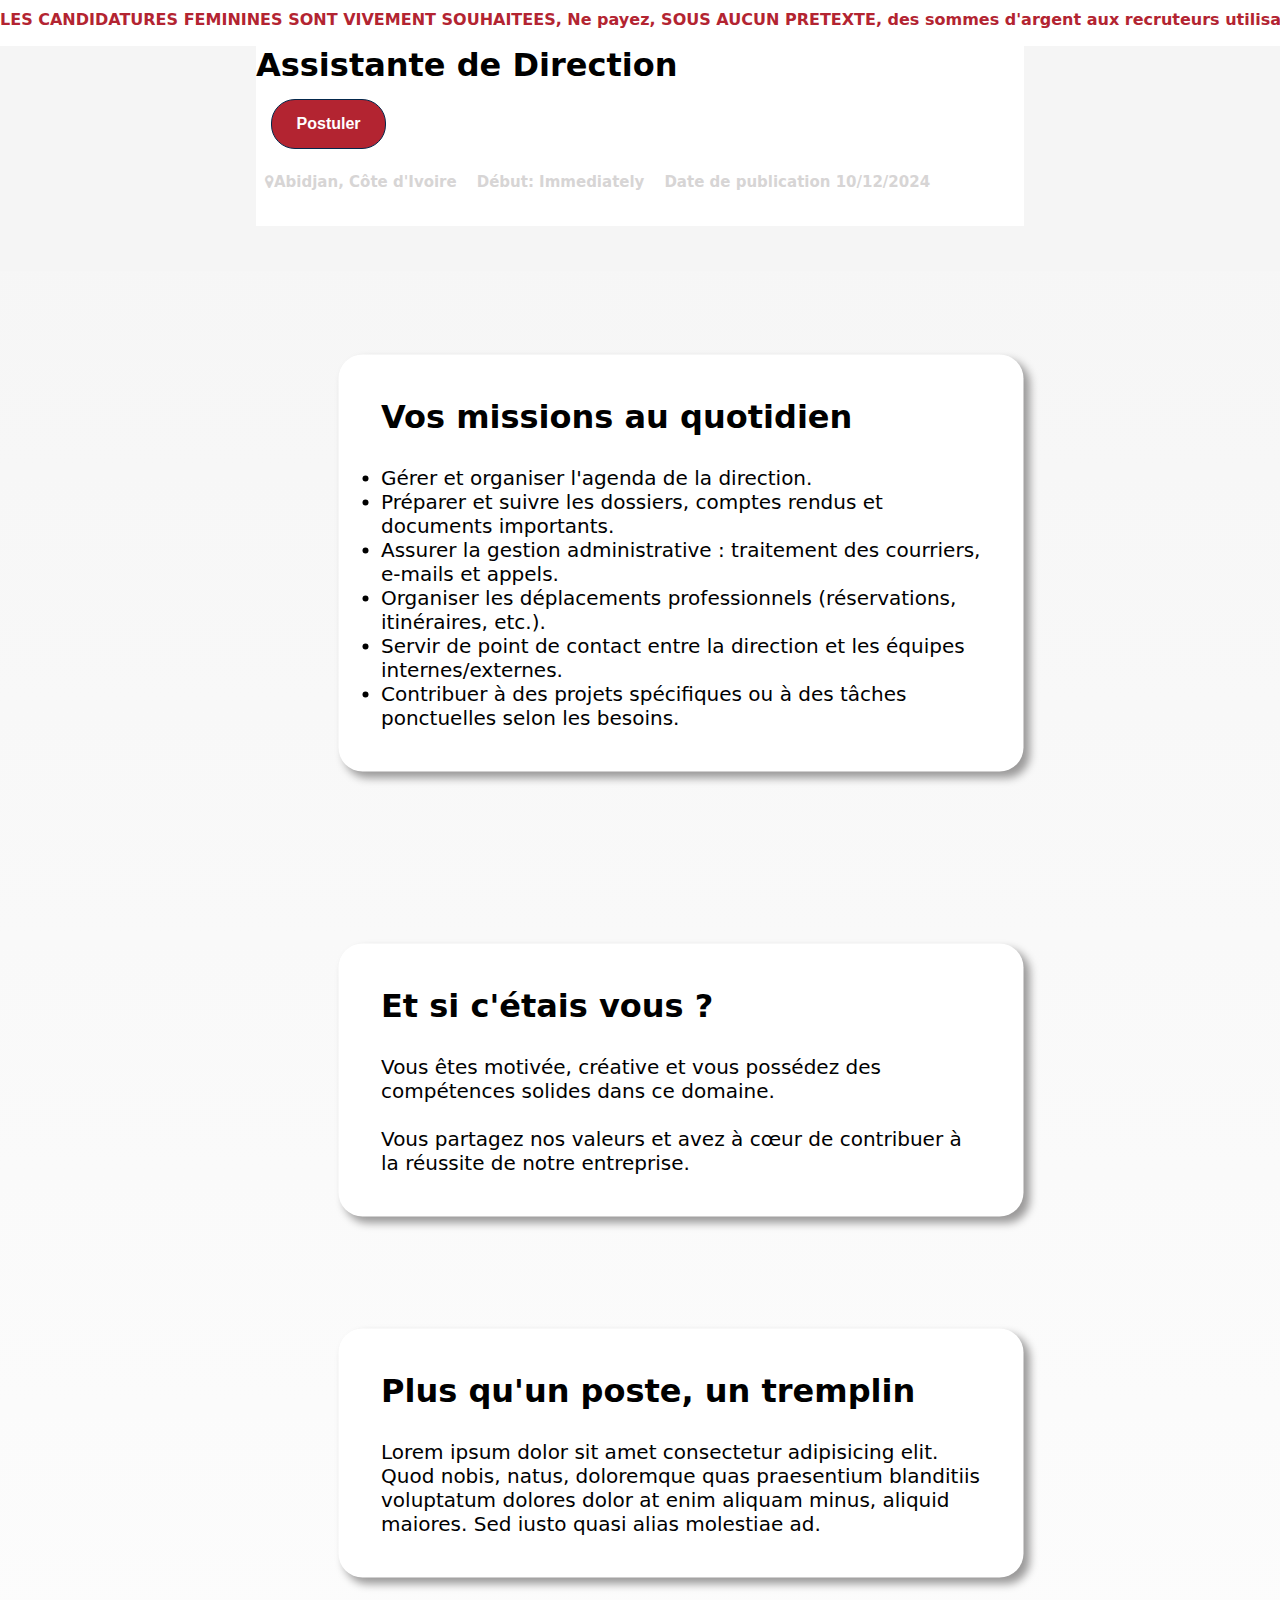
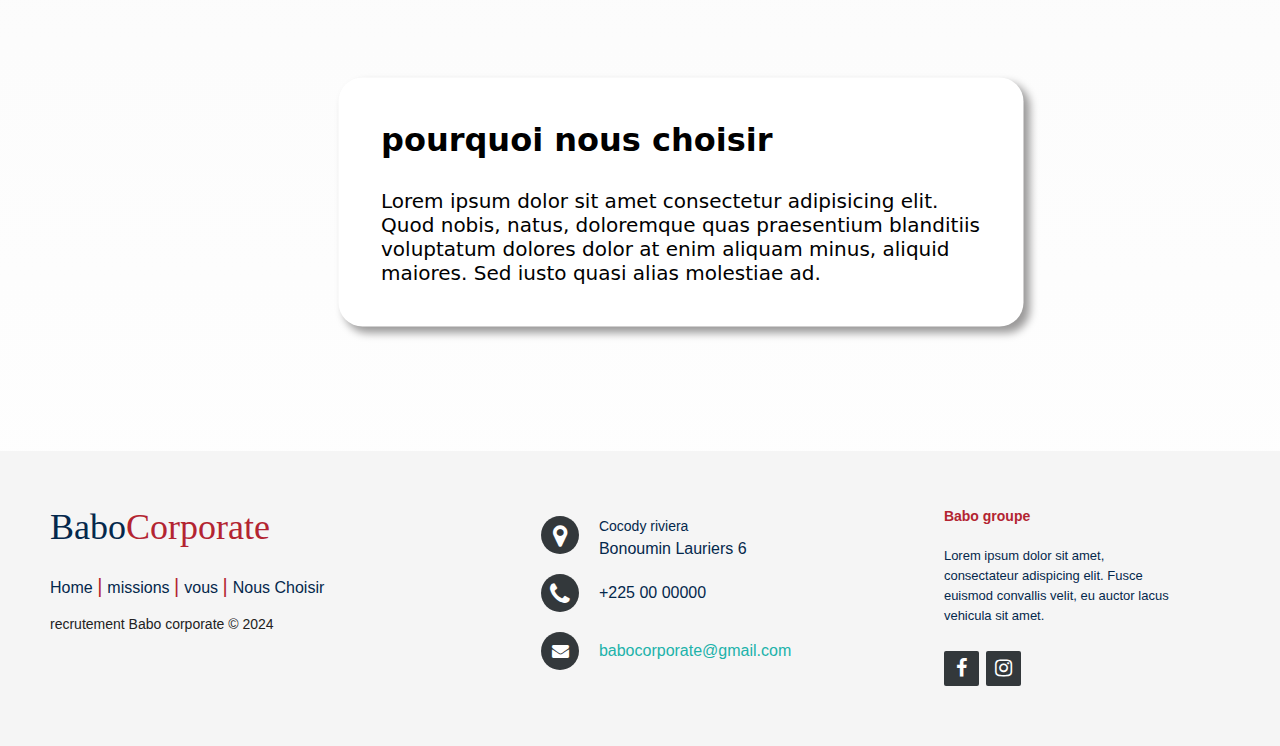
==== recrutement_2024.html @ 7d9145a4 "page de recrutement babo group" ====
<!DOCTYPE html>
<html lang="fr">
<head>
    <meta charset="UTF-8">
    <meta name="viewport" content="width=device-width, initial-scale=1.0">
    <meta http-equiv="X-UA-Compatible" content="ie=edge">
    <meta name="Description" content="Recrutement 2024 Babo Corporate" />
    <meta property="og:title" content="Nous recrutons " />
    <meta property="og:description" content="Réjoignez la grande équipe Babo Group" />
    <meta property="og:type" content="website" />
    <meta property="og:url" content="http://volontariat.sdis59.fr/" />
    <meta property="og:image" content="http://volontariat.sdis59.fr/img/logo_sdis_nord.png" />
    <link rel="icon" type="image/png" href="img/BABO_CORPORATpng.png">
    <!--police Roboto-->
    <link rel="stylesheet" href="https://fonts.googleapis.com/css2?family=Roboto:wght@400;500;600;700;900&display=swap">
    <!-- Style par défaut -->
    <link rel="stylesheet" href="style.css">
    <!--Font awesome-->
    <link rel="stylesheet" href="https://cdnjs.cloudflare.com/ajax/libs/font-awesome/4.7.0/css/font-awesome.min.css">
    <title>Récrutement Assistante de Direction Babo Groupe S.A.R.L</title>
</head>
<body>
    <header>
            <div class="head_1">
                <span>LES CANDIDATURES FEMININES SONT VIVEMENT SOUHAITEES, Ne payez, SOUS AUCUN PRETEXTE, des sommes d'argent aux recruteurs utilisant notre plateforme</span>
            </div>
            <div class="head_2">
                <div class="head_3">
                    <h1>Assistante de Direction</h1>
                    <button><a href="https://bit.ly/Recrt_BabooGroup_AssitDiret" target="_blank">Postuler</a></button>
                    <section><h2>
                        <ul>
                            <li><i class="fa fa-map-marker"></i>Abidjan, Côte d'Ivoire</li>
                            <li>Début: Immediately</li>
                            <li>Date de publication 10/12/2024</li>

                        </ul></h2>
                    </section>
                </div>

            </div>
    </header>

    <div class="zone_1">

        <div class="contenu_1" id="missions">
            <h2>Vos missions au quotidien</h2>
            <ul>
                <li>Gérer et organiser l'agenda de la direction.</li>
                <li>Préparer et suivre les dossiers, comptes rendus et documents importants.</li>
                <li>Assurer la gestion administrative : traitement des courriers, e-mails et appels.</li>
                <li>Organiser les déplacements professionnels (réservations, itinéraires, etc.).</li>
                <li>Servir de point de contact entre la direction et les équipes internes/externes.</li>
                <li>Contribuer à des projets spécifiques ou à des tâches ponctuelles selon les besoins.</li>
            </ul>
        </div>

        <div class="contenu_1" id="vous">
            <h2>Et si c'étais vous ?</h2>
            <p>Vous êtes motivée, créative et vous possédez des compétences solides dans ce domaine.
            <br><br>Vous partagez nos valeurs et avez à cœur de contribuer à la réussite de notre entreprise.</p>
        </div>

        <div class="contenu_1" id="">
            <h2>Plus qu'un poste, un tremplin</h2>
            <p>Lorem ipsum dolor sit amet consectetur adipisicing elit. Quod nobis, natus, doloremque quas praesentium blanditiis voluptatum dolores dolor at enim aliquam minus, aliquid maiores. Sed iusto quasi alias molestiae ad.</p>
        </div>

        <div class="contenu_1">
            <h2>pourquoi nous choisir</h2>
            <p>Lorem ipsum dolor sit amet consectetur adipisicing elit. Quod nobis, natus, doloremque quas praesentium blanditiis voluptatum dolores dolor at enim aliquam minus, aliquid maiores. Sed iusto quasi alias molestiae ad.</p>
        </div>

    </div>
    <!-- <header id="header">
        <nav class="links" style="--items: 5;">
            <a href="#">Vos missions</a>
            <a href="#">Pourquoi vous</a>
            <a href="#">Plus qu'un poste, un tremplin</a>
            <a href="#">Pourquoi nous choisir</a>
            <span class="line"></span>
        </nav>
    </header>
    
    <div class="content">
        <div class="CTA_1">

        </div>
    </div>

    <div class="content">
        <strong>Pros</strong>
        <ul>
            <li>It's pure CSS.</li>
        </ul>
        <strong>Cons</strong>
        <ul>
            <li>It's pure CSS.</li>
            <li>All links need to have a consistent dimensions for this to work</li>
            <li>You have to set everything up yourself in terms of telling the nav how many items there are and where the <code>.line</code> should move to whenever one of the links gets hovered.</li>
    
        </ul>
        <strong>Notes</strong>
        <ul>
            <li>This uses Custom Properties, Calc, and Grid.</li>
            <li>While I couldn't find an easier way to make the line work with unevenly sized links, I tried my best to compensate for it by including the <code>--width</code> and <code>--left</code> custom properties, both of which would take priority over the current setup should either be defined.</li>
        </ul>
    </div>

    <div class="content">
        <strong>Pros</strong>
        <ul>
            <li>It's pure CSS.</li>
        </ul>
        <strong>Cons</strong>
        <ul>
            <li>It's pure CSS.</li>
            <li>All links need to have a consistent dimensions for this to work</li>
            <li>You have to set everything up yourself in terms of telling the nav how many items there are and where the <code>.line</code> should move to whenever one of the links gets hovered.</li>
    
        </ul>
        <strong>Notes</strong>
        <ul>
            <li>This uses Custom Properties, Calc, and Grid.</li>
            <li>While I couldn't find an easier way to make the line work with unevenly sized links, I tried my best to compensate for it by including the <code>--width</code> and <code>--left</code> custom properties, both of which would take priority over the current setup should either be defined.</li>
        </ul>
    </div> -->

    <footer class="footer-distributed">

        <div class="footer-left">
    
            <h3>Babo<span>Corporate</span></h3>
    
            <p class="footer-links">
                <a href="#" class="link-1">Home</a>
                
                <a href="#">missions</a>
            
                <a href="#">vous</a>
            
                <a href="#">Nous Choisir</a>
            </p>
    
            <p class="footer-company-name">recrutement Babo corporate © 2024</p>
        </div>
    
        <div class="footer-center">
    
            <div>
                <i class="fa fa-map-marker"></i>
                <p><span>Cocody riviera</span>  Bonoumin Lauriers 6</p>
            </div>
    
            <div>
                <i class="fa fa-phone"></i>
                <p>+225 00 00000</p>
            </div>
    
            <div>
                <i class="fa fa-envelope"></i>
                <p><a href="mailto:babocorporate@gmail.com">babocorporate@gmail.com</a></p>
            </div>
    
        </div>
    
        <div class="footer-right">
    
            <p class="footer-company-about">
                <span>Babo groupe</span>
                Lorem ipsum dolor sit amet, consectateur adispicing elit. Fusce euismod convallis velit, eu auctor lacus vehicula sit amet.
            </p>
    
            <div class="footer-icons">
                <a href="#"><i class="fa fa-facebook"></i></a>
                <a href="#"><i class="fa fa-instagram"></i></a>
            </div>
    
        </div>
    
    </footer>
</body>

</html>
---- style.css ----
@import url('https://fonts.googleapis.com/css?family=Inconsolata|Lato:300,400,700');


*{
	margin: 0;
	padding: 0;
}
html, body { min-height: 100%; }

body {
	background-image: linear-gradient(to bottom, #f5f5f5, transparent);
	font-family: system-ui, -apple-system, BlinkMacSystemFont, 'Segoe UI', Roboto, Oxygen, Ubuntu, Cantarell, 'Open Sans', 'Helvetica Neue', sans-serif;
	font-size: 62.5%;
}

header{
	position: relative;
	z-index: 5;
}

a {
	color: inherit;
	text-decoration: none;
  }
  
  a:hover,
  a:visited,
  a:link,
  a:active {
	color: inherit;
	text-decoration: none;
  }
/*Partie_1 En-tête*/

.head_1{
	position:relative;
	padding-top:10px;
	/* margin:0; */
	text-align: center;
	height: 4vh;
	width:auto;
	background-color: #ffffff;
	overflow: hidden;
	
}

.head_1 span{
	color:#B32431;
	font-weight: bold;
	font-size:medium;
	display: inline-block;
	white-space: nowrap;
	animation: scroll 20s linear infinite;
}

@keyframes scroll {
	0% { transform: translateX(100%); }
	100% { transform: translateX(-100%); }
  }

.head_2{
	text-align: left;
	height: 25vh;
	width:auto;
	background-color: #f5f5f5;
	overflow: hidden;
}

.head_3{
	text-align: left;
	height: 20vh;
	width:auto;
	background-color: #ffffff;
	margin-left: 20%;
	margin-right: 20%;
}

.head_3 h1{
		font-weight: bold;
		font-size: xx-large;
}

.head_3 button{
	width: 15%;
    border-radius: 10px;
    /* padding: 10px 130px; */
    border: none;
    color: #ffffff;
    cursor: pointer;
    background-color: #B32431;
    padding-top: 16px;
    padding-bottom: 16px;
	margin:15px;
	padding: 15px;
    font-weight: bold;
    font-size: medium;
    border: 1px solid #04284C;
    border-radius: 24px;
    text-align: center;
}

.head_3 button:hover {
    background-color:#04284C;
 }

 section{
	height: 5vh;
	/* width:40%; */
	background-color: #ffffff;
	/* border-radius: 24px; */
	text-align: center;
	color:#d7d5d5;
	padding: 4px;
}
section ul {
	justify-content: left;
	display: flex;
	list-style-type:none;
	padding-left: 0;
}
section ul li{
	padding: 5px;
	margin-right: 10px;
}

/***********************************************/
/*=================Body Style========================*/
/*********************************************/
.zone_1{
	position:relative;
	left:20%;
	/* right:10%; */
	align-items: center;
	/* top:5%; */
	padding-top: 15%;
	width: 850px;
	height: auto;
	/* background-color: #f5f5f5; */
	justify-content: center;
	/* z-index: 1; */
	overflow: hidden;
	/* overflow: scroll; */
}

.contenu_1{
	margin-top:100px;
	position: relative;
    left: 50%;
	width: 600px;
	height: auto;
    transform: translate(-50%, -50%);
	background-color:#ffffff;
	border-radius: 24px;
	padding: 5%;
	box-shadow: 6px 6px 8px #9b9a9a;
}

.contenu_1 h2{
	font-weight: bold;
	font-size:xx-large;
	text-align: start;
}

.contenu_1 ul{
	padding-top: 5%;
	font-size: 20px;
	text-align: start;
}

.contenu_1 p{
	padding-top: 5%;
	font-size: 20px;
	text-align: start;
}


/*=========Style Footer pied de page========*/
/*=========================================*/

@import url(https://fonts.googleapis.com/css?family=Open+Sans:400,500,300,700);

.footer-distributed{
	/* position: fixed; */
	bottom: 0;
	left: 0;
	right: 0;
	background: #f5f5f5;
	box-shadow: 0 1px 1px 0 rgba(0, 0, 0, 0.12);
	box-sizing: border-box;
	width: 100%;
	text-align: left;
	font: bold 16px sans-serif;
	padding: 55px 50px;
}

.footer-distributed .footer-left,
.footer-distributed .footer-center,
.footer-distributed .footer-right{
	display: inline-block;
	vertical-align: top;
}

/* Footer left */

.footer-distributed .footer-left{
	width: 40%;
}

/* The company logo */

.footer-distributed h3{
	color:  #04284c;
	font: normal 36px 'Open Sans', cursive;
	margin: 0;
}

.footer-distributed h3 span{
	color:  #B32431;
}

/* Footer links */

.footer-distributed .footer-links{
	color:  #04284C;
	margin: 20px 0 12px;
	padding: 0;
}

.footer-distributed .footer-links a{
	display:inline-block;
	line-height: 1.8;
  font-weight:400;
	text-decoration: none;
	color:  inherit;
}

.footer-distributed .footer-company-name{
	color:  #222;
	font-size: 14px;
	font-weight: normal;
	margin: 0;
}

/* Footer Center */

.footer-distributed .footer-center{
	width: 35%;
}

.footer-distributed .footer-center i{
	background-color:  #33383b;
	color: #ffffff;
	font-size: 25px;
	width: 38px;
	height: 38px;
	border-radius: 50%;
	text-align: center;
	line-height: 42px;
	margin: 10px 15px;
	vertical-align: middle;
}

.footer-distributed .footer-center i.fa-envelope{
	font-size: 17px;
	line-height: 38px;
}

.footer-distributed .footer-center p{
	display: inline-block;
	color:#04284c;
  font-weight:400;
	vertical-align: middle;
	margin:0;
}

.footer-distributed .footer-center p span{
	display:block;
	font-weight: normal;
	font-size:14px;
	line-height:2;
}

.footer-distributed .footer-center p a{
	color:  lightseagreen;
	text-decoration: none;;
}

.footer-distributed .footer-links a:before {
  content: "|";
  font-weight:300;
  font-size: 20px;
  left: 0;
  color: #B32431;
  display: inline-block;
  padding-right: 5px;
}

.footer-distributed .footer-links .link-1:before {
  content: none;
}

/* Footer Right */

.footer-distributed .footer-right{
	width: 20%;
}

.footer-distributed .footer-company-about{
	line-height: 20px;
	color:  #04284c;
	font-size: 13px;
	font-weight: normal;
	margin: 0;
}

.footer-distributed .footer-company-about span{
	display: block;
	color:  #B32431;
	font-size: 14px;
	font-weight: bold;
	margin-bottom: 20px;
}

.footer-distributed .footer-icons{
	margin-top: 25px;
}

.footer-distributed .footer-icons a{
	display: inline-block;
	width: 35px;
	height: 35px;
	cursor: pointer;
	background-color:  #33383b;
	border-radius: 2px;

	font-size: 20px;
	color: #ffffff;
	text-align: center;
	line-height: 35px;

	margin-right: 3px;
	margin-bottom: 5px;
}

/* If you don't want the footer to be responsive, remove these media queries */

@media (max-width: 880px) {

	.footer-distributed{
		font: bold 14px sans-serif;
	}

	.footer-distributed .footer-left,
	.footer-distributed .footer-center,
	.footer-distributed .footer-right{
		display: block;
		width: 100%;
		margin-bottom: 40px;
		text-align: center;
	}

	.footer-distributed .footer-center i{
		margin-left: 0;
	}

}
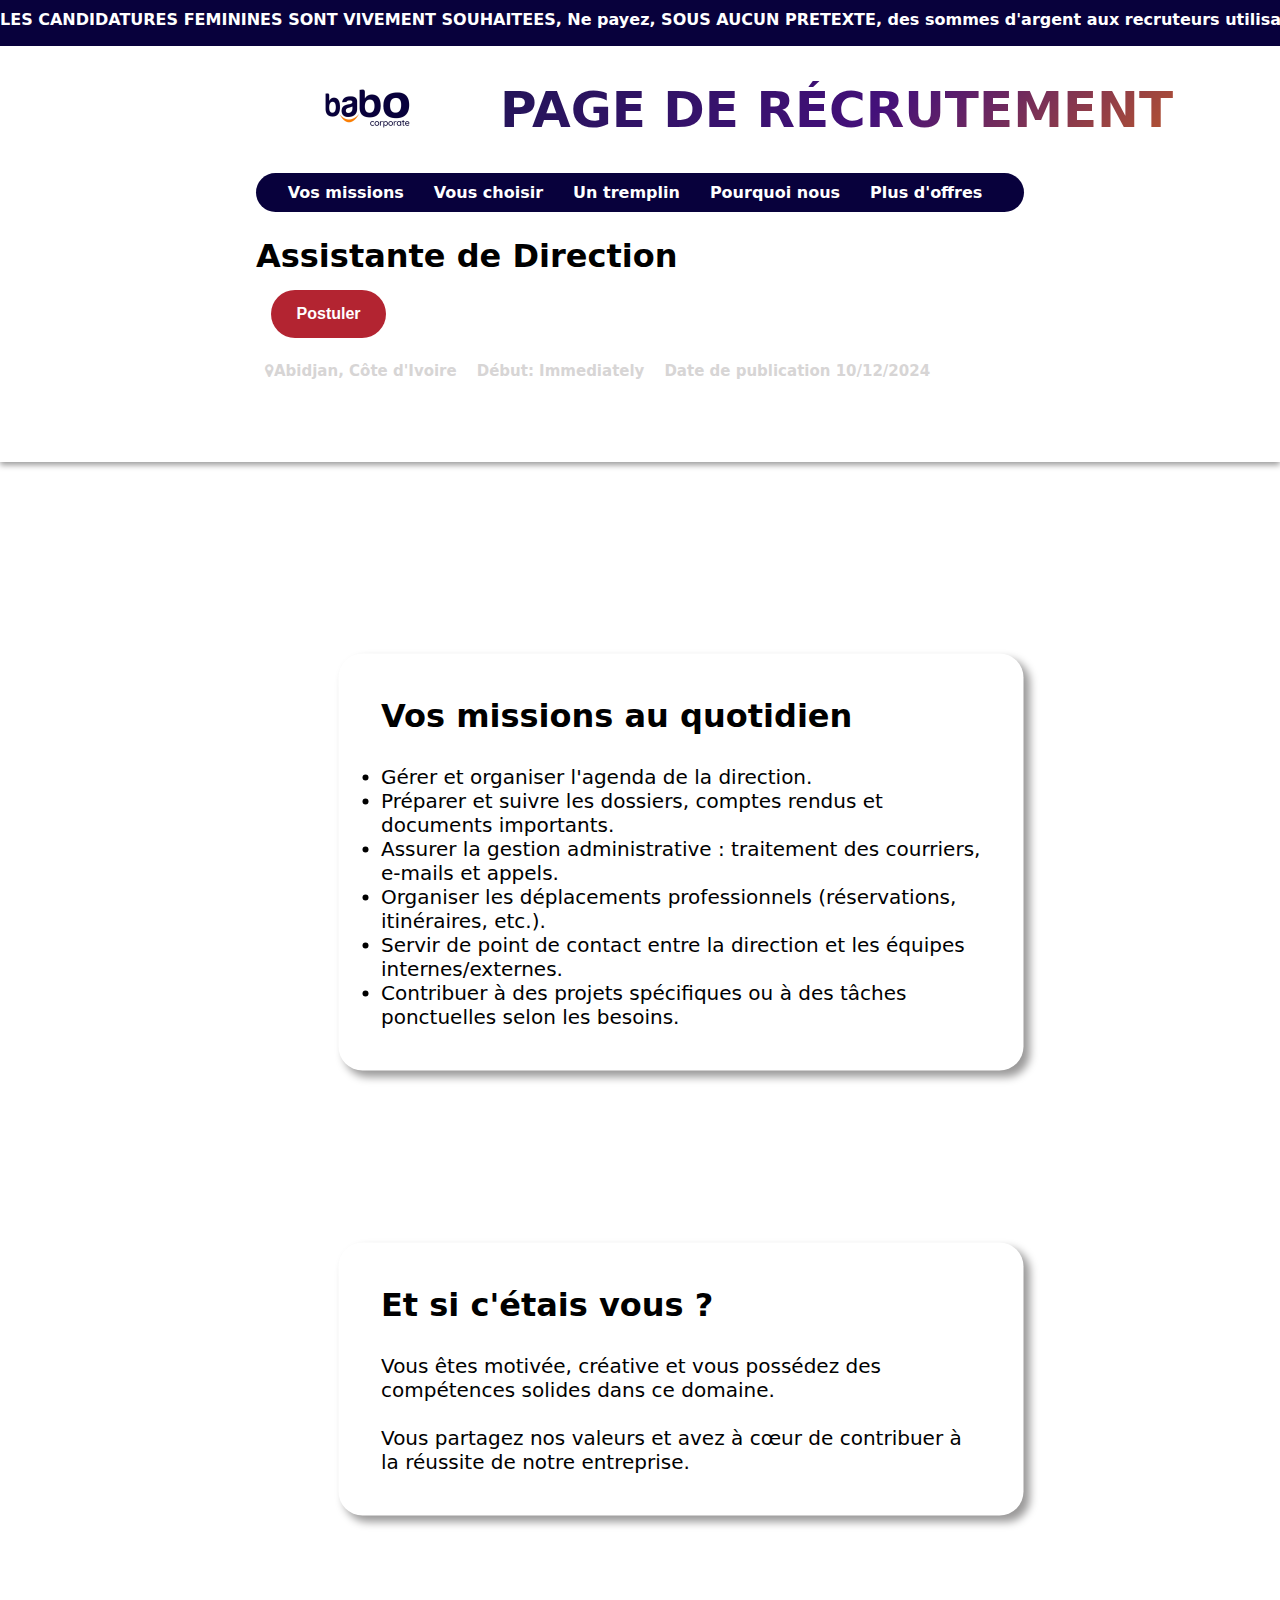
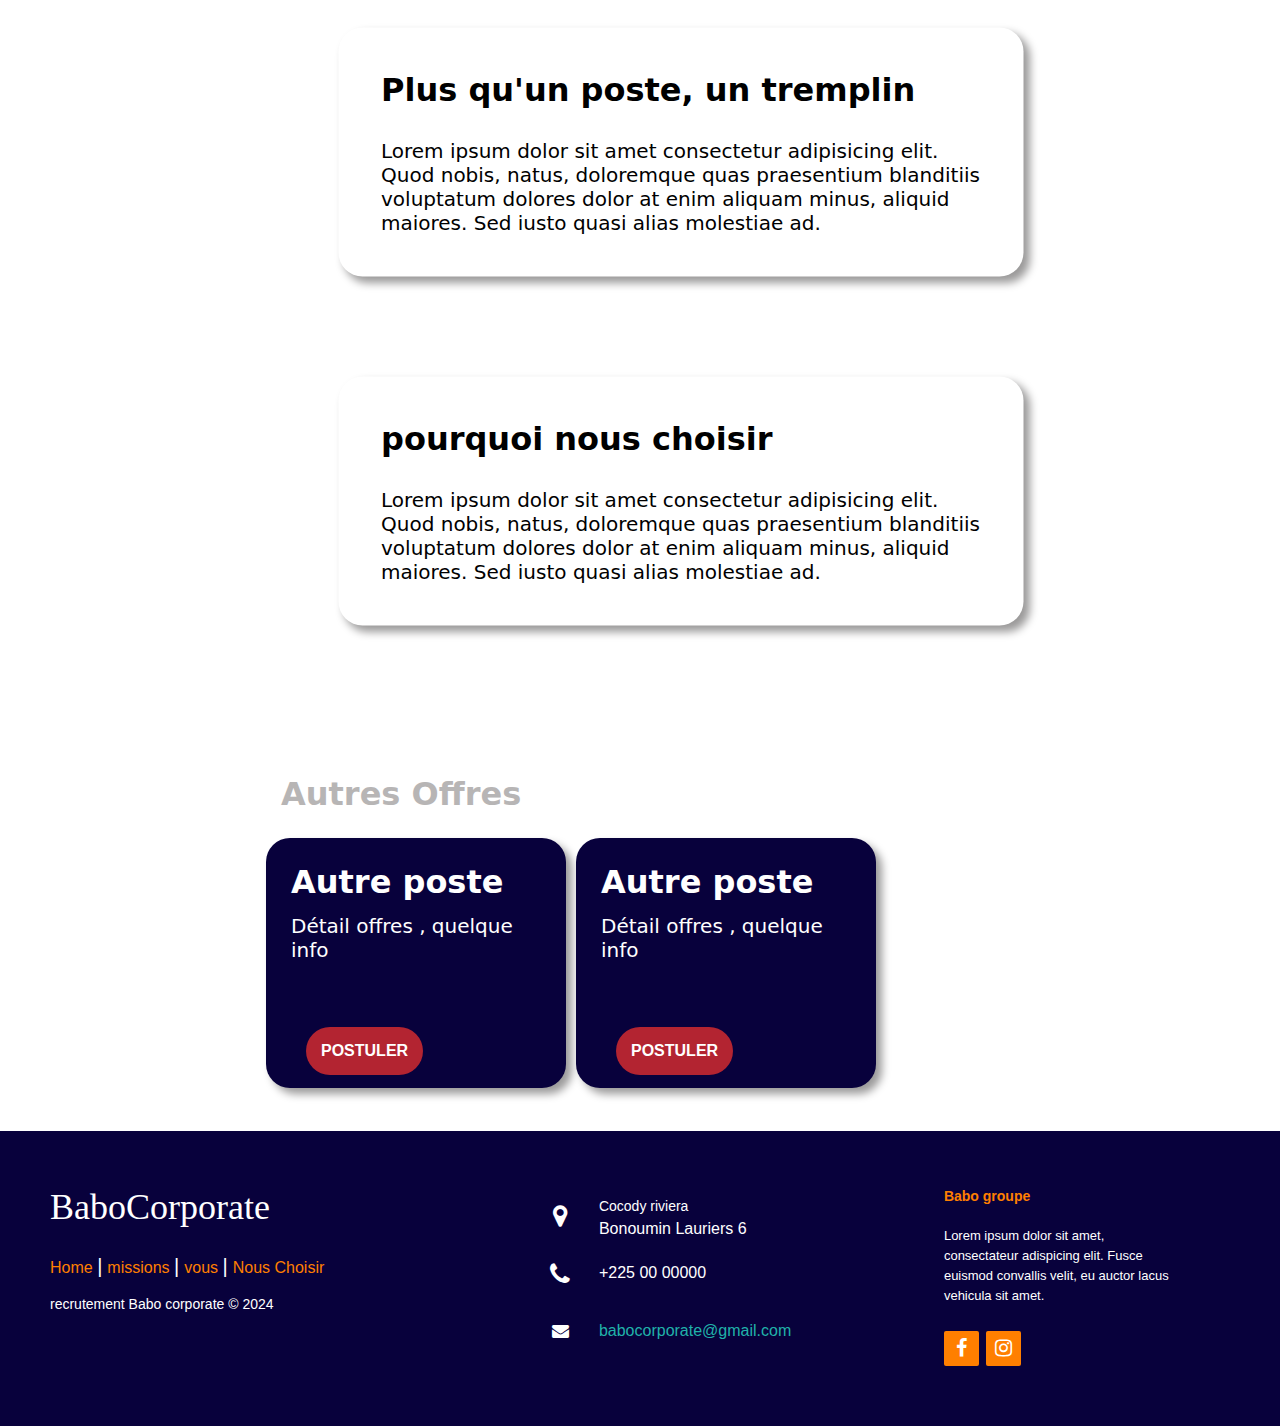
==== commit 10ecaa94: "page de recrutement" ====
--- a/recrutement_2024.html
+++ b/recrutement_2024.html
@@ -20,10 +20,29 @@
     <title>Récrutement Assistante de Direction Babo Groupe S.A.R.L</title>
 </head>
 <body>
-    <header>
+    <header >
             <div class="head_1">
                 <span>LES CANDIDATURES FEMININES SONT VIVEMENT SOUHAITEES, Ne payez, SOUS AUCUN PRETEXTE, des sommes d'argent aux recruteurs utilisant notre plateforme</span>
             </div>
+            <div class="titre">
+                <div class="logoBabo">
+                    <a href="#">
+                        <img src="img/BABO_CORPORATpng.png" alt="logo">
+                    </a>
+                </div>
+                <div>
+                    <h1 class="texte_animation">Page de récrutement</h1>
+                </div>
+            </div>
+            <nav>
+                <ul>
+                    <li><a href="#missions">Vos missions</a> </li>
+                    <li><a href="#vous">Vous choisir</a></li>
+                    <li><a href="#Offres">Un tremplin</a></li>
+                    <li><a href="#Nous">Pourquoi nous</a></li>
+                    <li><a href="#plus">Plus d'offres</a></li>
+                </ul>
+            </nav>
             <div class="head_2">
                 <div class="head_3">
                     <h1>Assistante de Direction</h1>
@@ -33,7 +52,6 @@
                             <li><i class="fa fa-map-marker"></i>Abidjan, Côte d'Ivoire</li>
                             <li>Début: Immediately</li>
                             <li>Date de publication 10/12/2024</li>
-
                         </ul></h2>
                     </section>
                 </div>
@@ -61,71 +79,34 @@
             <br><br>Vous partagez nos valeurs et avez à cœur de contribuer à la réussite de notre entreprise.</p>
         </div>
 
-        <div class="contenu_1" id="">
+        <div class="contenu_1" id="Offres">
             <h2>Plus qu'un poste, un tremplin</h2>
             <p>Lorem ipsum dolor sit amet consectetur adipisicing elit. Quod nobis, natus, doloremque quas praesentium blanditiis voluptatum dolores dolor at enim aliquam minus, aliquid maiores. Sed iusto quasi alias molestiae ad.</p>
         </div>
 
-        <div class="contenu_1">
+        <div class="contenu_1" id="Nous">
             <h2>pourquoi nous choisir</h2>
             <p>Lorem ipsum dolor sit amet consectetur adipisicing elit. Quod nobis, natus, doloremque quas praesentium blanditiis voluptatum dolores dolor at enim aliquam minus, aliquid maiores. Sed iusto quasi alias molestiae ad.</p>
         </div>
-
-    </div>
-    <!-- <header id="header">
-        <nav class="links" style="--items: 5;">
-            <a href="#">Vos missions</a>
-            <a href="#">Pourquoi vous</a>
-            <a href="#">Plus qu'un poste, un tremplin</a>
-            <a href="#">Pourquoi nous choisir</a>
-            <span class="line"></span>
-        </nav>
-    </header>
-    
-    <div class="content">
-        <div class="CTA_1">
-
+        <h2 style="font-size:xx-large;padding: 25px;color:#b7b5b5">Autres Offres </h2>
+        <div class="contenu_2"id="plus">
+            <div class="Box_Offre">
+                <h2>Autre poste</h2>
+                <p>Détail offres , quelque info</p>
+                <button>POSTULER</button>
+            </div>
+            <div class="Box_Offre">
+                <h2>Autre poste</h2>
+                <p>Détail offres , quelque info</p>
+                <button>POSTULER</button>
+            </div>
+            <!-- <div class="Box_Offre">
+                <h2>Autre poste</h2>
+                <p>Détail offres , quelque info</p>
+                <button>POSTULER</button>
+            </div> -->
         </div>
     </div>
-
-    <div class="content">
-        <strong>Pros</strong>
-        <ul>
-            <li>It's pure CSS.</li>
-        </ul>
-        <strong>Cons</strong>
-        <ul>
-            <li>It's pure CSS.</li>
-            <li>All links need to have a consistent dimensions for this to work</li>
-            <li>You have to set everything up yourself in terms of telling the nav how many items there are and where the <code>.line</code> should move to whenever one of the links gets hovered.</li>
-    
-        </ul>
-        <strong>Notes</strong>
-        <ul>
-            <li>This uses Custom Properties, Calc, and Grid.</li>
-            <li>While I couldn't find an easier way to make the line work with unevenly sized links, I tried my best to compensate for it by including the <code>--width</code> and <code>--left</code> custom properties, both of which would take priority over the current setup should either be defined.</li>
-        </ul>
-    </div>
-
-    <div class="content">
-        <strong>Pros</strong>
-        <ul>
-            <li>It's pure CSS.</li>
-        </ul>
-        <strong>Cons</strong>
-        <ul>
-            <li>It's pure CSS.</li>
-            <li>All links need to have a consistent dimensions for this to work</li>
-            <li>You have to set everything up yourself in terms of telling the nav how many items there are and where the <code>.line</code> should move to whenever one of the links gets hovered.</li>
-    
-        </ul>
-        <strong>Notes</strong>
-        <ul>
-            <li>This uses Custom Properties, Calc, and Grid.</li>
-            <li>While I couldn't find an easier way to make the line work with unevenly sized links, I tried my best to compensate for it by including the <code>--width</code> and <code>--left</code> custom properties, both of which would take priority over the current setup should either be defined.</li>
-        </ul>
-    </div> -->
-
     <footer class="footer-distributed">
 
         <div class="footer-left">
--- a/style.css
+++ b/style.css
@@ -8,7 +8,7 @@
 html, body { min-height: 100%; }
 
 body {
-	background-image: linear-gradient(to bottom, #f5f5f5, transparent);
+	background-image: linear-gradient(to bottom, #ffffff, transparent);
 	font-family: system-ui, -apple-system, BlinkMacSystemFont, 'Segoe UI', Roboto, Oxygen, Ubuntu, Cantarell, 'Open Sans', 'Helvetica Neue', sans-serif;
 	font-size: 62.5%;
 }
@@ -16,6 +16,8 @@
 header{
 	position: relative;
 	z-index: 5;
+	box-shadow: 0px 3px 6px #9b9a9a;
+	width: 100%;
 }
 
 a {
@@ -32,6 +34,81 @@
   }
 /*Partie_1 En-tête*/
 
+.texte_animation{
+		text-transform: uppercase;
+		background-image: linear-gradient(
+		-225deg,
+		#231557 0%,
+		#44107a 29%,
+		#ff7f00 67%,
+		#ff7f00 100%
+		);
+		background-size: auto auto;
+		background-clip: border-box;
+		background-size: 200% auto;
+		color: #fff;
+		background-clip: text;
+		/* text-fill-color: transparent; */
+		-webkit-background-clip: text;
+		-webkit-text-fill-color: transparent;
+		animation: textclip 2s linear infinite;
+		display: inline-block;
+		font-size: 50px;
+	}
+	@keyframes textclip {
+		to {
+		background-position: 200% center;
+		}
+}
+.titre{
+	background-color: #ffffff;
+	display: flex;
+	align-items: center;
+}
+.logoBabo img{
+	width: 25%;
+	/* background-color: #04284c; */
+	margin-left: 61%;
+}
+nav{
+	/* align-items: center; */
+	/* height: 8vh; */
+	width:auto;
+	background-color: #08013c;
+	margin-left: 20%;
+	margin-right: 20%;
+	display: flex;
+	justify-content: center;
+	border-radius: 24px;
+	
+}
+/* nav img{
+	width: 50px;
+} */
+
+nav ul {
+	/* justify-content: left; */
+	display: flex;
+	list-style-type:none;
+	/* padding-left: 0; */
+}
+nav ul li{
+	padding: 10px;
+	margin-right: 10px;
+	/* background-color: #ff7f00; */
+	font-weight: bold;
+	font-size: medium;
+	color:#ffffff;
+	/* border-radius: 24px;
+	opacity:10%; */
+}
+
+nav ul li:hover{
+	background-color: #ff7f00;
+}
+
+
+
 .head_1{
 	position:relative;
 	padding-top:10px;
@@ -39,13 +116,13 @@
 	text-align: center;
 	height: 4vh;
 	width:auto;
-	background-color: #ffffff;
+	background-color: #08013c;
 	overflow: hidden;
 	
 }
 
 .head_1 span{
-	color:#B32431;
+	color:#ffffff;
 	font-weight: bold;
 	font-size:medium;
 	display: inline-block;
@@ -59,10 +136,11 @@
   }
 
 .head_2{
+	padding-top: 25px;
 	text-align: left;
 	height: 25vh;
 	width:auto;
-	background-color: #f5f5f5;
+	background-color: #ffffff;
 	overflow: hidden;
 }
 
@@ -73,6 +151,7 @@
 	background-color: #ffffff;
 	margin-left: 20%;
 	margin-right: 20%;
+	/* position:fixed; */
 }
 
 .head_3 h1{
@@ -82,6 +161,97 @@
 
 .head_3 button{
 	width: 15%;
+    /* padding: 10px 130px; */
+    border: none;
+    color: #ffffff;
+    cursor: pointer;
+    background-color: #B32431;
+    padding-top: 16px;
+    padding-bottom: 16px;
+	margin:15px;
+	padding: 15px;
+    font-weight: bold;
+    font-size: medium;
+    border-radius: 24px;
+    text-align: center;
+}
+
+.head_3 button:hover {
+    background-color:#ff7f00;
+ }
+
+ section{
+	height: 5vh;
+	/* width:40%; */
+	background-color: #ffffff;
+	/* border-radius: 24px; */
+	text-align: center;
+	color:#d7d5d5;
+	padding: 4px;
+}
+section ul {
+	justify-content: left;
+	display: flex;
+	list-style-type:none;
+	padding-left: 0;
+}
+section ul li{
+	padding: 5px;
+	margin-right: 10px;
+}
+
+/***********************************************/
+/*=================Body Style========================*/
+/*********************************************/
+.zone_1{
+	position:relative;
+	left:20%;
+	/* right:10%; */
+	align-items: center;
+	/* top:5%; */
+	padding-top: 300px;
+	width: 850px;
+	height: auto;
+	/* background-color: #f5f5f5; */
+	justify-content: center;
+	/* z-index: 1; */
+	overflow: hidden;
+	/* overflow: scroll; */
+}
+
+.contenu_1{
+	margin-top:100px;
+	position: relative;
+    left: 50%;
+	width: 600px;
+	height: auto;
+    transform: translate(-50%, -50%);
+	background-color:#ffffff;
+	border-radius: 24px;
+	padding: 5%;
+	box-shadow: 6px 6px 8px #9b9a9a;
+}
+
+.contenu_1 h2{
+	font-weight: bold;
+	font-size:xx-large;
+	text-align: start;
+}
+
+.contenu_1 ul{
+	padding-top: 5%;
+	font-size: 20px;
+	text-align: start;
+}
+
+.contenu_1 p{
+	padding-top: 5%;
+	font-size: 20px;
+	text-align: start;
+}
+
+.contenu_1 button{
+	width: auto;
     border-radius: 10px;
     /* padding: 10px 130px; */
     border: none;
@@ -99,81 +269,79 @@
     text-align: center;
 }
 
-.head_3 button:hover {
+.contenu_1 button:hover {
     background-color:#04284C;
  }
 
- section{
-	height: 5vh;
-	/* width:40%; */
-	background-color: #ffffff;
+
+.contenu_2{
+	/* margin-top:100px; */
+	/* text-align: center; */
+	/* display:flex; */
+    /* left: 50%; */
+	display:inline-flex;
+	width: auto;
+	height: auto;
+    /* transform: translate(-50%, -15%); */
+	/* background-color:#ffffff; */
 	/* border-radius: 24px; */
-	text-align: center;
-	color:#d7d5d5;
-	padding: 4px;
-}
-section ul {
-	justify-content: left;
-	display: flex;
-	list-style-type:none;
-	padding-left: 0;
-}
-section ul li{
-	padding: 5px;
-	margin-right: 10px;
-}
-
-/***********************************************/
-/*=================Body Style========================*/
-/*********************************************/
-.zone_1{
-	position:relative;
-	left:20%;
-	/* right:10%; */
-	align-items: center;
-	/* top:5%; */
-	padding-top: 15%;
-	width: 850px;
-	height: auto;
-	/* background-color: #f5f5f5; */
-	justify-content: center;
-	/* z-index: 1; */
-	overflow: hidden;
-	/* overflow: scroll; */
-}
-
-.contenu_1{
-	margin-top:100px;
+	/* padding: 5%; */
+	/* box-shadow: 6px 6px 8px #9b9a9a; */
+	/* margin-top: 5%;
+	margin-right: 5%;*/
+	margin-bottom: 5%;
+}
+
+.Box_Offre{
+	margin-left: 10px;
+	color:#ffffff;
+	/* margin-top:100px; */
+	/* text-align: center; */
 	position: relative;
-    left: 50%;
-	width: 600px;
-	height: auto;
-    transform: translate(-50%, -50%);
-	background-color:#ffffff;
+    /* left: 50%; */
+	width: 250px;
+	height: 200px;
+    /* transform: translate(-50%, -15%); */
+	background-color:#08013c;
 	border-radius: 24px;
-	padding: 5%;
+	padding: 25px;
 	box-shadow: 6px 6px 8px #9b9a9a;
 }
 
-.contenu_1 h2{
+.Box_Offre h2{
 	font-weight: bold;
 	font-size:xx-large;
-	text-align: start;
-}
-
-.contenu_1 ul{
+	/* text-align: center; */
+}
+
+
+.Box_Offre p{
 	padding-top: 5%;
+	margin-bottom: 20%;
 	font-size: 20px;
-	text-align: start;
-}
-
-.contenu_1 p{
-	padding-top: 5%;
-	font-size: 20px;
-	text-align: start;
-}
-
-
+	/* text-align: center; */
+}
+
+.Box_Offre button{
+	width: auto;
+    /* padding: 10px 130px; */
+    border: none;
+    color: #ffffff;
+    cursor: pointer;
+    background-color: #B32431;
+    padding-top: 16px;
+    padding-bottom: 16px;
+	margin:15px;
+	padding: 15px;
+    font-weight: bold;
+    font-size: medium;
+    border-radius: 24px;
+    text-align: center;
+}
+
+.Box_Offre button:hover {
+    background-color:#ff7f00;
+ }
 /*=========Style Footer pied de page========*/
 /*=========================================*/
 
@@ -184,7 +352,7 @@
 	bottom: 0;
 	left: 0;
 	right: 0;
-	background: #f5f5f5;
+	background: #08013c;
 	box-shadow: 0 1px 1px 0 rgba(0, 0, 0, 0.12);
 	box-sizing: border-box;
 	width: 100%;
@@ -209,19 +377,19 @@
 /* The company logo */
 
 .footer-distributed h3{
-	color:  #04284c;
+	color:  #ffffff;
 	font: normal 36px 'Open Sans', cursive;
 	margin: 0;
 }
 
 .footer-distributed h3 span{
-	color:  #B32431;
+	color:  #ffffff;
 }
 
 /* Footer links */
 
 .footer-distributed .footer-links{
-	color:  #04284C;
+	color:  #ff7f00;
 	margin: 20px 0 12px;
 	padding: 0;
 }
@@ -235,7 +403,7 @@
 }
 
 .footer-distributed .footer-company-name{
-	color:  #222;
+	color:  #ffffff;
 	font-size: 14px;
 	font-weight: normal;
 	margin: 0;
@@ -248,7 +416,7 @@
 }
 
 .footer-distributed .footer-center i{
-	background-color:  #33383b;
+	/* background-color:  #33383b; */
 	color: #ffffff;
 	font-size: 25px;
 	width: 38px;
@@ -267,7 +435,7 @@
 
 .footer-distributed .footer-center p{
 	display: inline-block;
-	color:#04284c;
+	color:#ffffff;
   font-weight:400;
 	vertical-align: middle;
 	margin:0;
@@ -290,7 +458,7 @@
   font-weight:300;
   font-size: 20px;
   left: 0;
-  color: #B32431;
+  color: #ffffff;
   display: inline-block;
   padding-right: 5px;
 }
@@ -307,7 +475,7 @@
 
 .footer-distributed .footer-company-about{
 	line-height: 20px;
-	color:  #04284c;
+	color:  #ffffff;
 	font-size: 13px;
 	font-weight: normal;
 	margin: 0;
@@ -315,7 +483,7 @@
 
 .footer-distributed .footer-company-about span{
 	display: block;
-	color:  #B32431;
+	color:  #ff7f00;
 	font-size: 14px;
 	font-weight: bold;
 	margin-bottom: 20px;
@@ -330,9 +498,8 @@
 	width: 35px;
 	height: 35px;
 	cursor: pointer;
-	background-color:  #33383b;
+	background-color:  #ff7f00;
 	border-radius: 2px;
-
 	font-size: 20px;
 	color: #ffffff;
 	text-align: center;
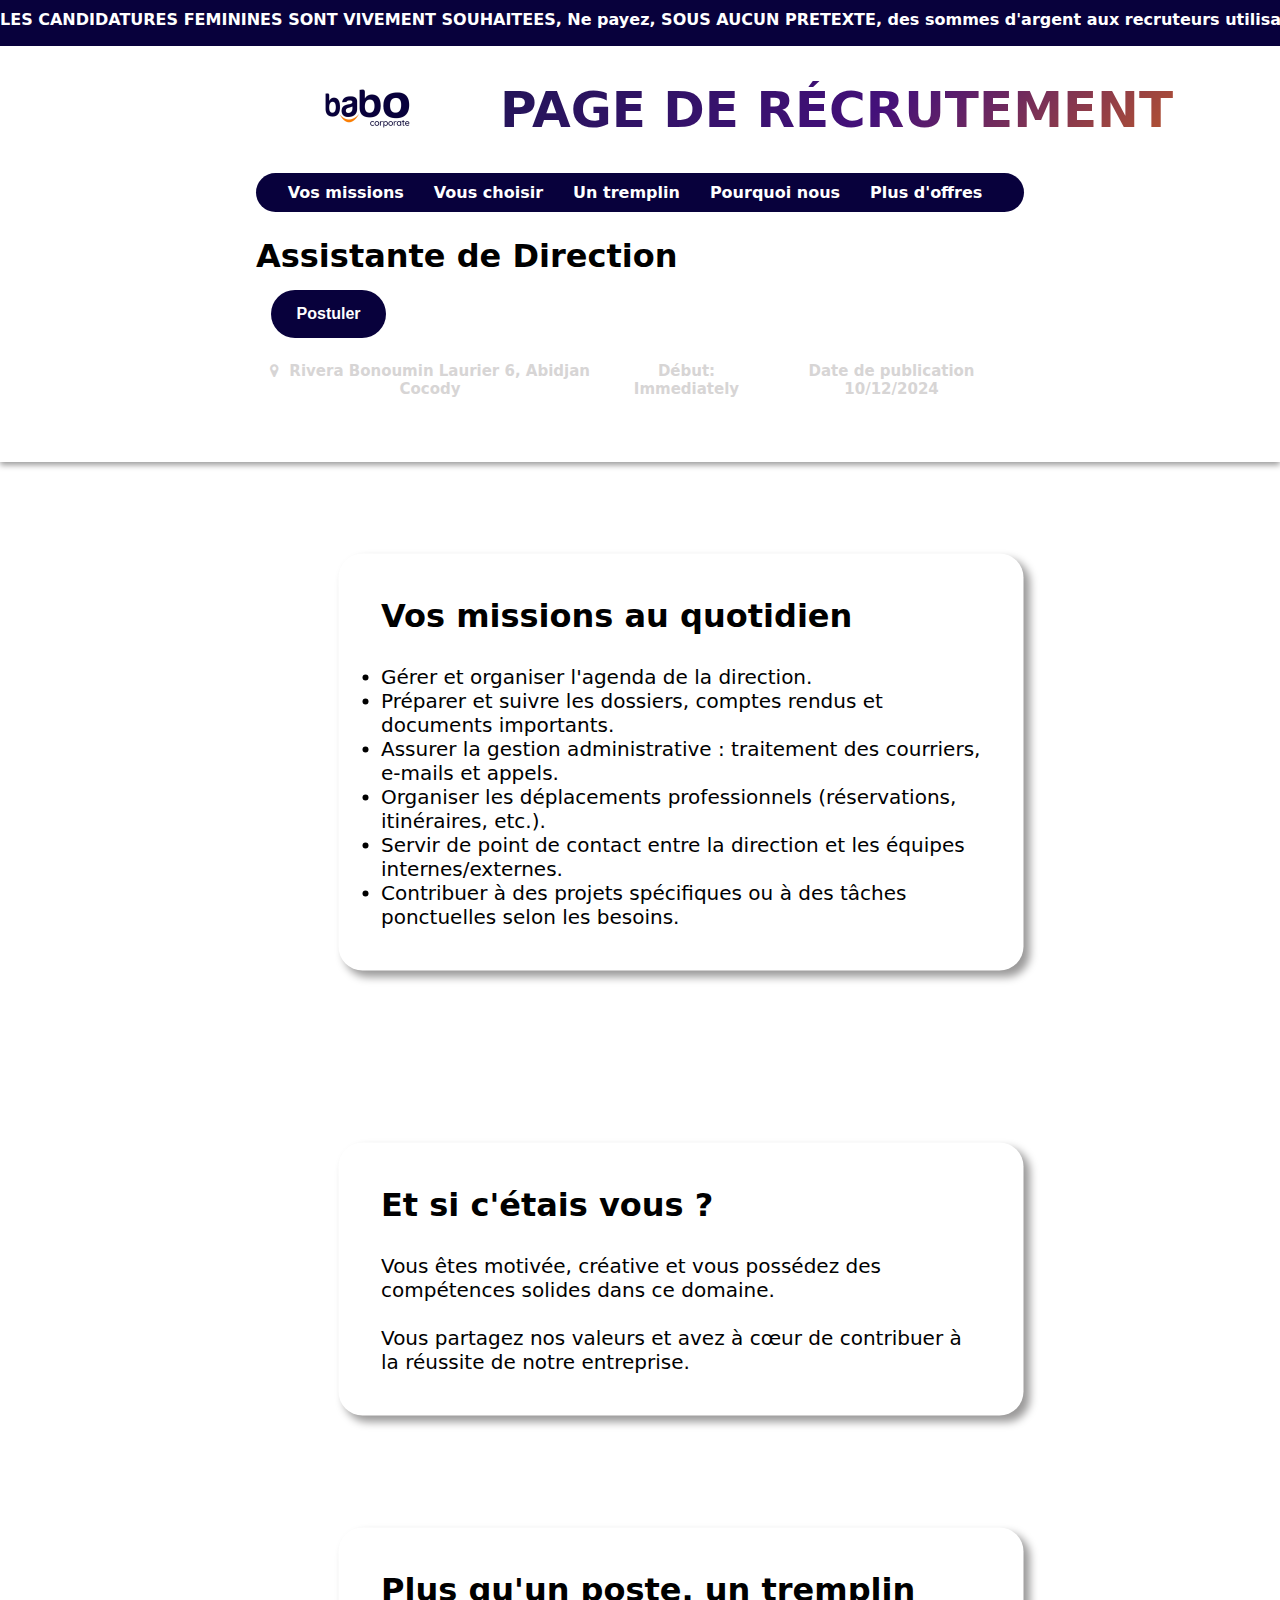
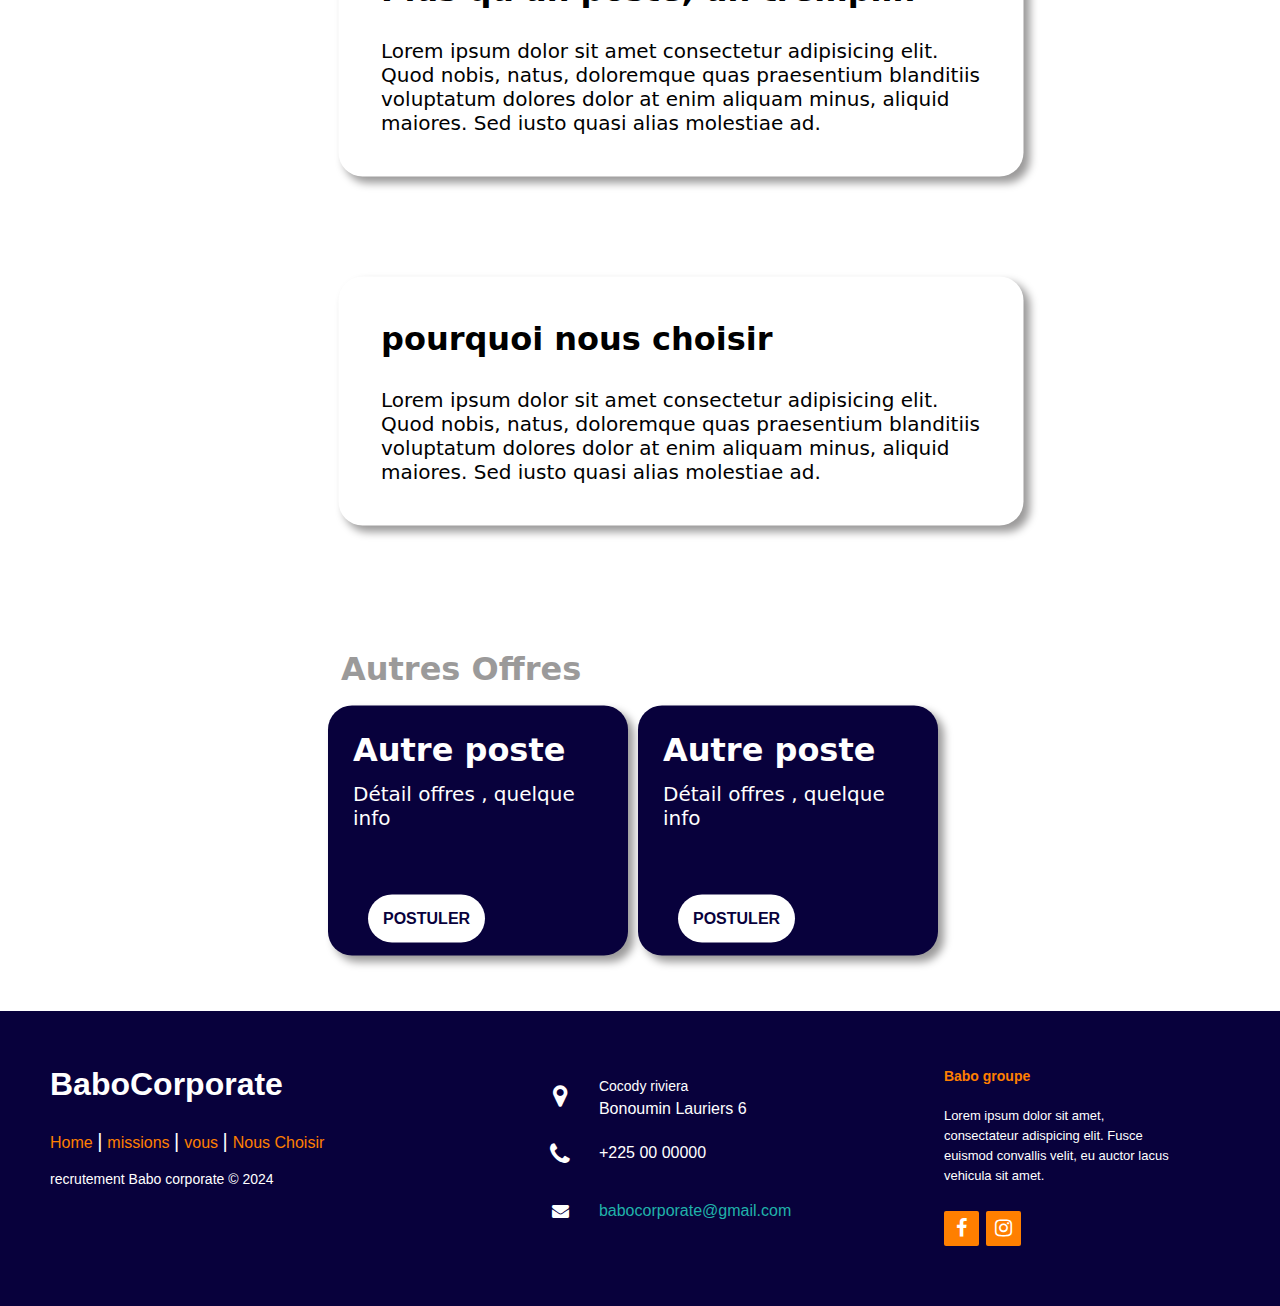
==== commit 429dc8de: "Vf_res1" ====
--- a/recrutement_2024.html
+++ b/recrutement_2024.html
@@ -49,7 +49,7 @@
                     <button><a href="https://bit.ly/Recrt_BabooGroup_AssitDiret" target="_blank">Postuler</a></button>
                     <section><h2>
                         <ul>
-                            <li><i class="fa fa-map-marker"></i>Abidjan, Côte d'Ivoire</li>
+                            <li><i class="fa fa-map-marker"></i>&nbsp;&nbsp;Rivera Bonoumin Laurier 6, Abidjan Cocody</li>
                             <li>Début: Immediately</li>
                             <li>Date de publication 10/12/2024</li>
                         </ul></h2>
@@ -88,7 +88,7 @@
             <h2>pourquoi nous choisir</h2>
             <p>Lorem ipsum dolor sit amet consectetur adipisicing elit. Quod nobis, natus, doloremque quas praesentium blanditiis voluptatum dolores dolor at enim aliquam minus, aliquid maiores. Sed iusto quasi alias molestiae ad.</p>
         </div>
-        <h2 style="font-size:xx-large;padding: 25px;color:#b7b5b5">Autres Offres </h2>
+        <h3>Autres Offres </h3>
         <div class="contenu_2"id="plus">
             <div class="Box_Offre">
                 <h2>Autre poste</h2>
--- a/style.css
+++ b/style.css
@@ -165,7 +165,7 @@
     border: none;
     color: #ffffff;
     cursor: pointer;
-    background-color: #B32431;
+    background-color: #08013c;
     padding-top: 16px;
     padding-bottom: 16px;
 	margin:15px;
@@ -209,7 +209,7 @@
 	/* right:10%; */
 	align-items: center;
 	/* top:5%; */
-	padding-top: 300px;
+	padding-top: 200px;
 	width: 850px;
 	height: auto;
 	/* background-color: #f5f5f5; */
@@ -255,9 +255,9 @@
     border-radius: 10px;
     /* padding: 10px 130px; */
     border: none;
-    color: #ffffff;
+    color: #08013c;
     cursor: pointer;
-    background-color: #B32431;
+    background-color: #ffffff;
     padding-top: 16px;
     padding-bottom: 16px;
 	margin:15px;
@@ -270,7 +270,7 @@
 }
 
 .contenu_1 button:hover {
-    background-color:#04284C;
+    background-color:#ff7f00;
  }
 
 
@@ -278,11 +278,11 @@
 	/* margin-top:100px; */
 	/* text-align: center; */
 	/* display:flex; */
-    /* left: 50%; */
+    left: 50%;
 	display:inline-flex;
 	width: auto;
 	height: auto;
-    /* transform: translate(-50%, -15%); */
+    transform: translate(10%, -5%);
 	/* background-color:#ffffff; */
 	/* border-radius: 24px; */
 	/* padding: 5%; */
@@ -308,7 +308,15 @@
 	box-shadow: 6px 6px 8px #9b9a9a;
 }
 
+.zone_1 h3{
+	color: #9b9a9a;
+	font-size: xx-large;
+	padding-bottom: 30px;
+	padding-left: 10%;
+}
+
 .Box_Offre h2{
+	color: #ffffff;
 	font-weight: bold;
 	font-size:xx-large;
 	/* text-align: center; */
@@ -326,9 +334,9 @@
 	width: auto;
     /* padding: 10px 130px; */
     border: none;
-    color: #ffffff;
+    color: #08013c;
     cursor: pointer;
-    background-color: #B32431;
+    background-color: #ffffff;
     padding-top: 16px;
     padding-bottom: 16px;
 	margin:15px;
@@ -341,6 +349,7 @@
 
 .Box_Offre button:hover {
     background-color:#ff7f00;
+	color: #ffffff;
  }
 /*=========Style Footer pied de page========*/
 /*=========================================*/
@@ -378,7 +387,8 @@
 
 .footer-distributed h3{
 	color:  #ffffff;
-	font: normal 36px 'Open Sans', cursive;
+	/* font: normal 36px 'Open Sans', cursive; */
+	font-size: xx-large;
 	margin: 0;
 }
 
@@ -531,3 +541,164 @@
 	}
 
 }
+
+/**=============RESPONSIVE DESIGN============**/
+/*===========================================*/
+
+@media (max-width: 900px) {
+
+	header{
+		z-index: 5;
+		box-shadow: 0px 3px 6px #9b9a9a;	
+	}
+
+	.texte_animation{
+		font-size: 14px;
+	}
+	
+	.titre {
+        flex-direction: column; /* Empiler le contenu en colonne */
+        align-items: center;
+		margin-bottom: 3%;
+    }
+
+	.logoBabo img{
+		width: 25%;
+		/* background-color: #04284c; */
+		margin-left: 38%;
+	}
+	nav{
+		/* align-items: center; */
+		height: auto;
+		width:auto;
+		/* margin-left: 20%;
+		margin-right: 20%; */
+		/* flex-direction: column; */
+		justify-content: center;
+		border-radius: 24px;	
+	}
+
+	nav ul {
+		/* justify-content: left; */
+		flex-direction: column;
+		list-style-type:none;
+		/* padding-left: 0; */
+	}
+
+	nav ul li{
+		padding: 5px;
+		/* margin-right: 10px; */
+		/* background-color: #ff7f00; */
+		font-weight: bold;
+		font-size: medium;
+		color:#ffffff;
+		/* border-radius: 24px;
+		opacity:10%; */
+	}
+
+	.head_1{
+		position:relative;
+		padding-top:10px;
+		/* margin:0; */
+		text-align: center;
+		height: 4vh;
+		width:auto;
+		background-color: #08013c;
+		overflow: hidden;
+		
+	}
+
+	.head_1 span{
+		color:#ffffff;
+		font-weight: bold;
+		font-size:medium;
+		display: inline-block;
+		white-space: nowrap;
+		animation: scroll 20s linear infinite;
+	}
+	.head_2{
+		padding-top: 10px;
+		text-align: left;
+		height: auto;
+		width:auto;
+		background-color: #ffffff;
+		overflow: hidden;
+	}
+	.head_3{
+		/* text-align: left; */
+		height: 20vh;
+		width:auto;
+		background-color: #ffffff;
+		margin-left: 25%;
+		margin-right: 20%;
+		/* position:fixed; */
+	}
+	.head_3 h1{
+		font-weight: bold;
+		font-size: x-large;
+}
+
+.head_3 button{
+	width: auto;
+    /* padding: 10px 130px; */
+    border: none;
+    color: #ffffff;
+    cursor: pointer;
+    background-color: #08013c;
+    padding-top: 16px;
+    padding-bottom: 16px;
+	/* margin:15px; */
+	/* padding: 15px; */
+    font-weight: bold;
+    font-size: medium;
+    border-radius: 24px;
+    text-align: center;
+}
+section{
+	height: 5vh;
+	/* width:40%; */
+	background-color: #ffffff;
+	/* border-radius: 24px; */
+	text-align: center;
+	color:#d7d5d5;
+	padding: 4px;
+}
+section ul {
+	justify-content: left;
+	display: flex;
+	list-style-type:none;
+	padding-left: 0;
+}
+section ul li{
+	padding: 5px;
+	margin-right: 10px;
+}
+
+
+
+
+
+
+
+	@media (max-width: 880px) {
+
+		.footer-distributed{
+			font: bold 14px sans-serif;
+		}
+	
+		.footer-distributed .footer-left,
+		.footer-distributed .footer-center,
+		.footer-distributed .footer-right{
+			display: block;
+			width: 100%;
+			margin-bottom: 40px;
+			text-align: center;
+		}
+	
+		.footer-distributed .footer-center i{
+			margin-left: 0;
+		}
+	
+	}
+	
+}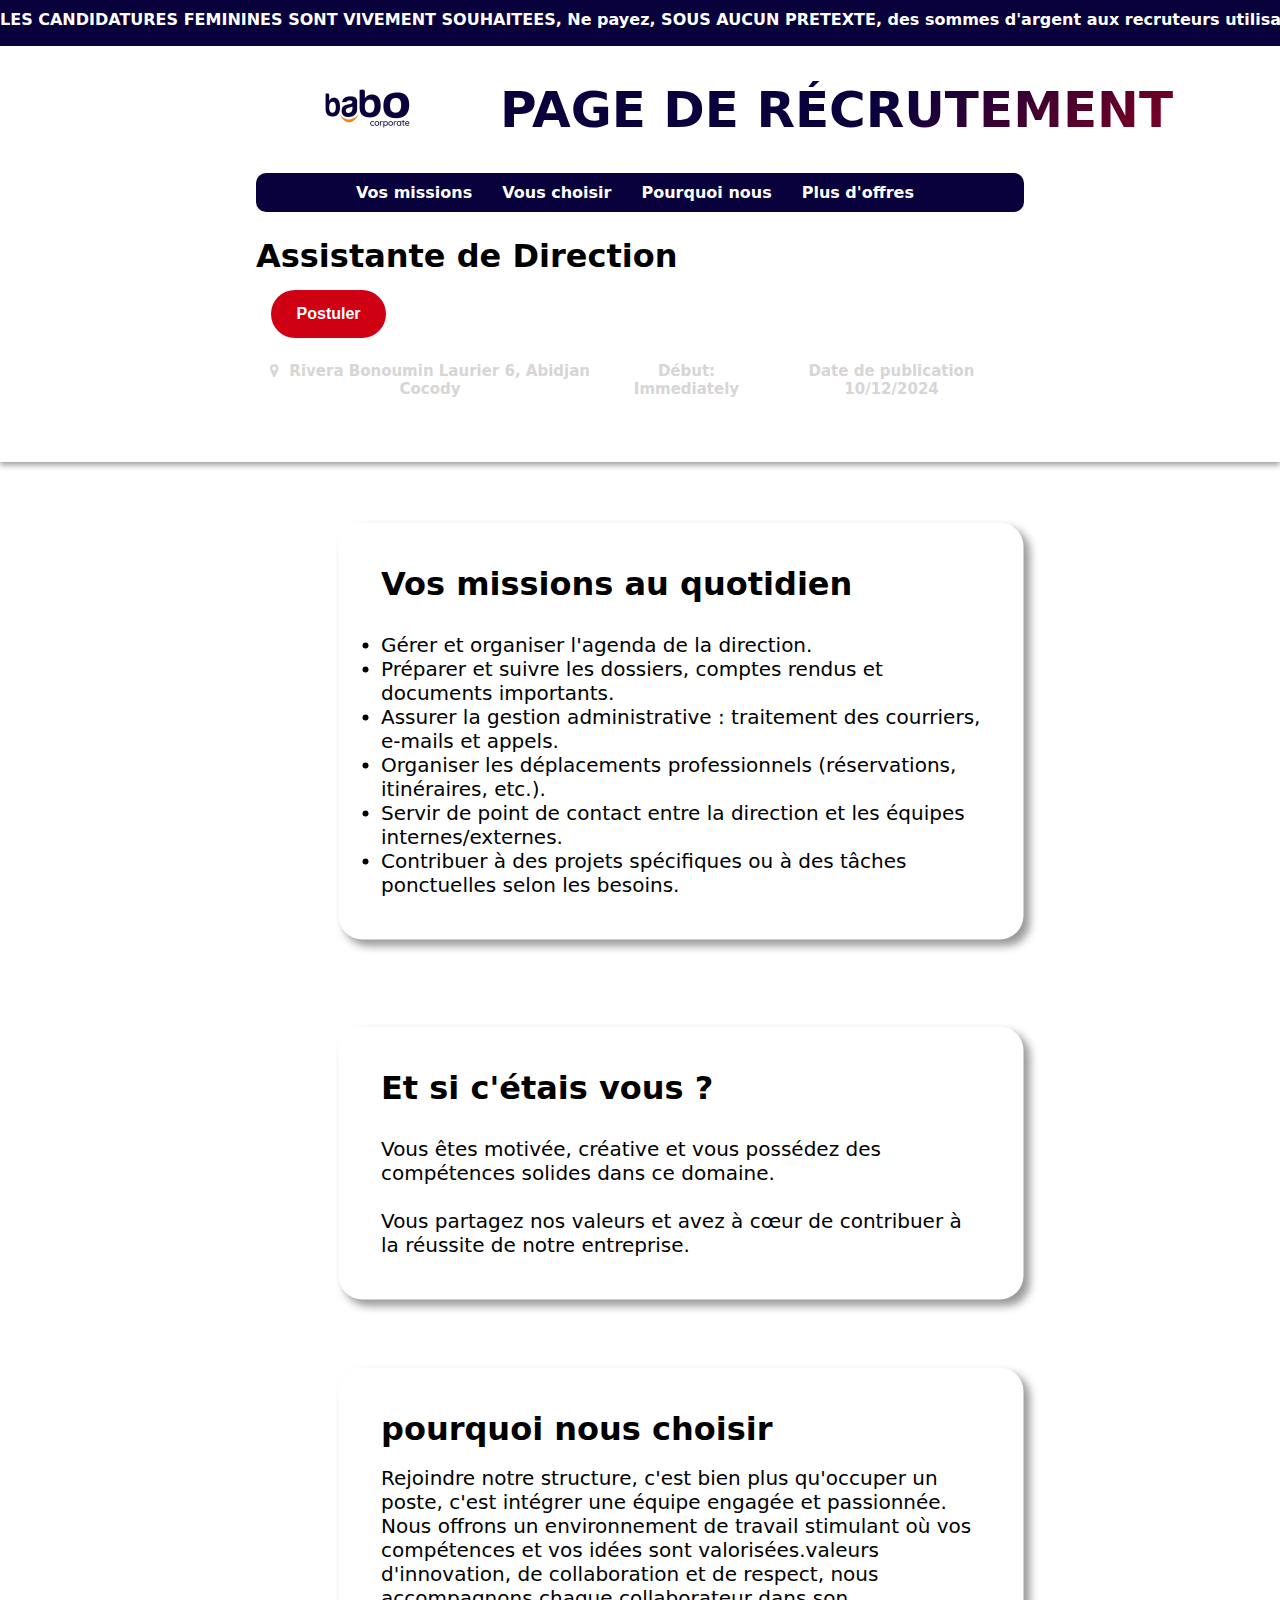
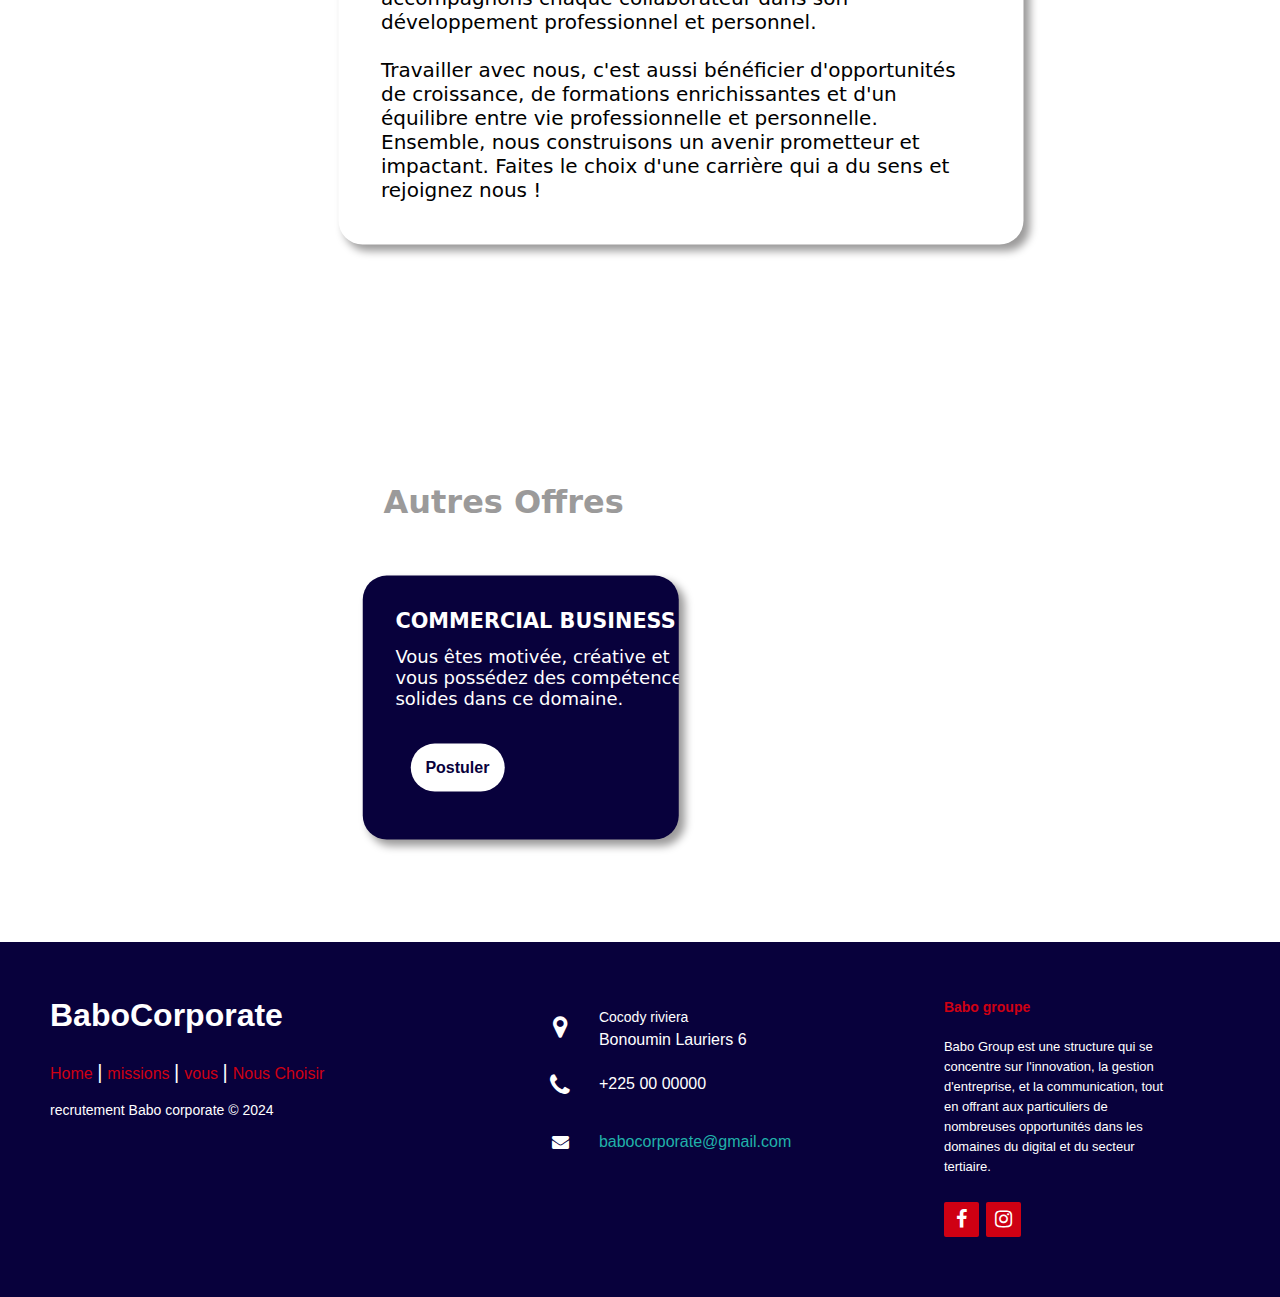
==== commit f09022b6: "pre_finish" ====
--- a/recrutement_2024.html
+++ b/recrutement_2024.html
@@ -38,7 +38,7 @@
                 <ul>
                     <li><a href="#missions">Vos missions</a> </li>
                     <li><a href="#vous">Vous choisir</a></li>
-                    <li><a href="#Offres">Un tremplin</a></li>
+                    <!-- <li><a href="#Offres">Un tremplin</a></li> -->
                     <li><a href="#Nous">Pourquoi nous</a></li>
                     <li><a href="#plus">Plus d'offres</a></li>
                 </ul>
@@ -79,26 +79,23 @@
             <br><br>Vous partagez nos valeurs et avez à cœur de contribuer à la réussite de notre entreprise.</p>
         </div>
 
-        <div class="contenu_1" id="Offres">
+        <!-- <div class="contenu_1" id="Offres">
             <h2>Plus qu'un poste, un tremplin</h2>
             <p>Lorem ipsum dolor sit amet consectetur adipisicing elit. Quod nobis, natus, doloremque quas praesentium blanditiis voluptatum dolores dolor at enim aliquam minus, aliquid maiores. Sed iusto quasi alias molestiae ad.</p>
-        </div>
+        </div> -->
 
-        <div class="contenu_1" id="Nous">
+        <div class="contenu_1_3" id="Nous">
             <h2>pourquoi nous choisir</h2>
-            <p>Lorem ipsum dolor sit amet consectetur adipisicing elit. Quod nobis, natus, doloremque quas praesentium blanditiis voluptatum dolores dolor at enim aliquam minus, aliquid maiores. Sed iusto quasi alias molestiae ad.</p>
+            <p>Rejoindre notre structure, c'est bien plus qu'occuper un poste, c'est intégrer une équipe engagée et passionnée.<br>
+                Nous offrons un environnement de travail stimulant où vos compétences et vos idées sont valorisées.valeurs d'innovation, de collaboration et de respect, nous accompagnons chaque collaborateur dans son développement professionnel et personnel.
+                <br> <br>Travailler avec nous, c'est aussi bénéficier d'opportunités de croissance, de formations enrichissantes et d'un équilibre entre vie professionnelle et personnelle. Ensemble, nous construisons un avenir prometteur et impactant. Faites le choix d'une carrière qui a du sens et rejoignez nous !</p>
         </div>
         <h3>Autres Offres </h3>
         <div class="contenu_2"id="plus">
             <div class="Box_Offre">
-                <h2>Autre poste</h2>
-                <p>Détail offres , quelque info</p>
-                <button>POSTULER</button>
-            </div>
-            <div class="Box_Offre">
-                <h2>Autre poste</h2>
-                <p>Détail offres , quelque info</p>
-                <button>POSTULER</button>
+                <h2>COMMERCIAL BUSINESS</h2>
+                <p>Vous êtes motivée, créative et <br>vous possédez des compétences <br> solides dans ce domaine.</p>
+                <button><a href="https://bit.ly/Recrt_BabooGroup_RCMclts" target="_blank">Postuler</a></button>
             </div>
             <!-- <div class="Box_Offre">
                 <h2>Autre poste</h2>
@@ -149,7 +146,7 @@
     
             <p class="footer-company-about">
                 <span>Babo groupe</span>
-                Lorem ipsum dolor sit amet, consectateur adispicing elit. Fusce euismod convallis velit, eu auctor lacus vehicula sit amet.
+                Babo Group est une structure qui se concentre sur l'innovation, la gestion d'entreprise, et la communication, tout en offrant aux particuliers de nombreuses opportunités dans les domaines du digital et du secteur tertiaire.
             </p>
     
             <div class="footer-icons">
--- a/style.css
+++ b/style.css
@@ -8,9 +8,10 @@
 html, body { min-height: 100%; }
 
 body {
-	background-image: linear-gradient(to bottom, #ffffff, transparent);
+	/* background-image: linear-gradient(to bottom, #ffffff, transparent); */
 	font-family: system-ui, -apple-system, BlinkMacSystemFont, 'Segoe UI', Roboto, Oxygen, Ubuntu, Cantarell, 'Open Sans', 'Helvetica Neue', sans-serif;
 	font-size: 62.5%;
+	/* background-color: #08013c; */
 }
 
 header{
@@ -18,6 +19,7 @@
 	z-index: 5;
 	box-shadow: 0px 3px 6px #9b9a9a;
 	width: 100%;
+	margin-bottom:3%;
 }
 
 a {
@@ -38,10 +40,10 @@
 		text-transform: uppercase;
 		background-image: linear-gradient(
 		-225deg,
-		#231557 0%,
-		#44107a 29%,
-		#ff7f00 67%,
-		#ff7f00 100%
+		#08013c 0%,
+		#08013c 29%,
+		#cf0013 67%,
+		#cf0000 100%
 		);
 		background-size: auto auto;
 		background-clip: border-box;
@@ -55,21 +57,25 @@
 		display: inline-block;
 		font-size: 50px;
 	}
+
 	@keyframes textclip {
 		to {
 		background-position: 200% center;
 		}
 }
+
 .titre{
 	background-color: #ffffff;
 	display: flex;
 	align-items: center;
 }
+
 .logoBabo img{
 	width: 25%;
 	/* background-color: #04284c; */
 	margin-left: 61%;
 }
+
 nav{
 	/* align-items: center; */
 	/* height: 8vh; */
@@ -77,14 +83,12 @@
 	background-color: #08013c;
 	margin-left: 20%;
 	margin-right: 20%;
+	/* padding: 3%; */
 	display: flex;
 	justify-content: center;
-	border-radius: 24px;
-	
-}
-/* nav img{
-	width: 50px;
-} */
+	border-radius: 10px;
+	
+}
 
 nav ul {
 	/* justify-content: left; */
@@ -92,6 +96,7 @@
 	list-style-type:none;
 	/* padding-left: 0; */
 }
+
 nav ul li{
 	padding: 10px;
 	margin-right: 10px;
@@ -99,15 +104,13 @@
 	font-weight: bold;
 	font-size: medium;
 	color:#ffffff;
-	/* border-radius: 24px;
-	opacity:10%; */
+	border-radius: 24px;
+	/* opacity:10%; */ 
 }
 
 nav ul li:hover{
-	background-color: #ff7f00;
-}
-
-
+	background-color: #cf0013;
+}
 
 .head_1{
 	position:relative;
@@ -117,8 +120,7 @@
 	height: 4vh;
 	width:auto;
 	background-color: #08013c;
-	overflow: hidden;
-	
+	overflow: hidden;	
 }
 
 .head_1 span{
@@ -165,7 +167,7 @@
     border: none;
     color: #ffffff;
     cursor: pointer;
-    background-color: #08013c;
+    background-color: #cf0013;
     padding-top: 16px;
     padding-bottom: 16px;
 	margin:15px;
@@ -177,7 +179,7 @@
 }
 
 .head_3 button:hover {
-    background-color:#ff7f00;
+    background-color:#08013c;
  }
 
  section{
@@ -189,6 +191,7 @@
 	color:#d7d5d5;
 	padding: 4px;
 }
+
 section ul {
 	justify-content: left;
 	display: flex;
@@ -203,24 +206,25 @@
 /***********************************************/
 /*=================Body Style========================*/
 /*********************************************/
+
 .zone_1{
 	position:relative;
 	left:20%;
-	/* right:10%; */
+	right:10%;
 	align-items: center;
 	/* top:5%; */
-	padding-top: 200px;
+	padding-top:18%;
 	width: 850px;
-	height: auto;
+	height:50%;
 	/* background-color: #f5f5f5; */
 	justify-content: center;
 	/* z-index: 1; */
-	overflow: hidden;
+	/* overflow: hidden; */
 	/* overflow: scroll; */
 }
 
 .contenu_1{
-	margin-top:100px;
+	margin-bottom: 15px;
 	position: relative;
     left: 50%;
 	width: 600px;
@@ -230,6 +234,19 @@
 	border-radius: 24px;
 	padding: 5%;
 	box-shadow: 6px 6px 8px #9b9a9a;
+	overflow: hidden;
+}
+.contenu_1_3{
+	margin-top: 20%;
+	position: relative;
+    left: 50%;
+	width: 600px;
+	height: auto;
+    transform: translate(-50%, -50%);
+	background-color:#ffffff;
+	border-radius: 24px;
+	padding: 5%;
+	box-shadow: 6px 6px 8px #9b9a9a;
 }
 
 .contenu_1 h2{
@@ -238,6 +255,18 @@
 	text-align: start;
 }
 
+.contenu_1_3 h2{ 
+	font-weight: bold;
+	font-size:xx-large;
+	text-align: start;
+	padding-bottom: 3%;
+}
+.contenu_1_3 p{ 
+	font-size: 20px;
+}
+
+
+
 .contenu_1 ul{
 	padding-top: 5%;
 	font-size: 20px;
@@ -249,6 +278,8 @@
 	font-size: 20px;
 	text-align: start;
 }
+
+
 
 .contenu_1 button{
 	width: auto;
@@ -273,61 +304,67 @@
     background-color:#ff7f00;
  }
 
-
 .contenu_2{
 	/* margin-top:100px; */
 	/* text-align: center; */
 	/* display:flex; */
     left: 50%;
 	display:inline-flex;
-	width: auto;
+	width: 65%;
 	height: auto;
     transform: translate(10%, -5%);
-	/* background-color:#ffffff; */
+	/* background-color:#41a959; */
 	/* border-radius: 24px; */
-	/* padding: 5%; */
+	padding: 5%;
 	/* box-shadow: 6px 6px 8px #9b9a9a; */
 	/* margin-top: 5%;
 	margin-right: 5%;*/
+	overflow: hidden;
+	overflow-x: scroll; /* Active le scroll horizontal */
+	white-space: nowrap; /* Empêche le retour à la ligne */
+	scroll-behavior: smooth;
 	margin-bottom: 5%;
 }
-
+.contenu_2::-webkit-scrollbar {
+	display: none; /* Cacher la barre de scroll sur Chrome/Safari */
+  }
 .Box_Offre{
-	margin-left: 10px;
+	/* margin-left: 10px; */
 	color:#ffffff;
 	/* margin-top:100px; */
 	/* text-align: center; */
 	position: relative;
     /* left: 50%; */
 	width: 250px;
-	height: 200px;
+	height: auto;
     /* transform: translate(-50%, -15%); */
 	background-color:#08013c;
 	border-radius: 24px;
-	padding: 25px;
+	padding:6%;
 	box-shadow: 6px 6px 8px #9b9a9a;
+	overflow: hidden;
 }
 
 .zone_1 h3{
 	color: #9b9a9a;
 	font-size: xx-large;
 	padding-bottom: 30px;
-	padding-left: 10%;
+	padding-left: 15%;
 }
 
 .Box_Offre h2{
 	color: #ffffff;
 	font-weight: bold;
-	font-size:xx-large;
-	/* text-align: center; */
+	font-size:1.3rem;
+	text-align: center;
 }
 
 
 .Box_Offre p{
 	padding-top: 5%;
-	margin-bottom: 20%;
-	font-size: 20px;
-	/* text-align: center; */
+	margin-bottom: 8%;
+	font-size: 18px;
+	text-align: start;
 }
 
 .Box_Offre button{
@@ -348,9 +385,10 @@
 }
 
 .Box_Offre button:hover {
-    background-color:#ff7f00;
+    background-color:#cf0013;
 	color: #ffffff;
  }
+
 /*=========Style Footer pied de page========*/
 /*=========================================*/
 
@@ -399,7 +437,7 @@
 /* Footer links */
 
 .footer-distributed .footer-links{
-	color:  #ff7f00;
+	color:  #cf0013;
 	margin: 20px 0 12px;
 	padding: 0;
 }
@@ -493,7 +531,7 @@
 
 .footer-distributed .footer-company-about span{
 	display: block;
-	color:  #ff7f00;
+	color:  #cf0013;
 	font-size: 14px;
 	font-weight: bold;
 	margin-bottom: 20px;
@@ -508,7 +546,7 @@
 	width: 35px;
 	height: 35px;
 	cursor: pointer;
-	background-color:  #ff7f00;
+	background-color:  #cf0013;
 	border-radius: 2px;
 	font-size: 20px;
 	color: #ffffff;
@@ -550,6 +588,8 @@
 	header{
 		z-index: 5;
 		box-shadow: 0px 3px 6px #9b9a9a;	
+		margin-bottom:5%;
+		width: 130%;
 	}
 
 	.texte_animation{
@@ -567,34 +607,36 @@
 		/* background-color: #04284c; */
 		margin-left: 38%;
 	}
+
 	nav{
-		/* align-items: center; */
 		height: auto;
-		width:auto;
-		/* margin-left: 20%;
-		margin-right: 20%; */
+		width:30%;
+		margin-left: 35%;
+		/*margin-right: 20%; */
 		/* flex-direction: column; */
 		justify-content: center;
-		border-radius: 24px;	
+		border-radius: 24px;
 	}
 
 	nav ul {
+		/* background-color: #cf0013; */
 		/* justify-content: left; */
-		flex-direction: column;
+		flex-direction:column;
 		list-style-type:none;
 		/* padding-left: 0; */
 	}
 
 	nav ul li{
-		padding: 5px;
+		padding: 10px;
 		/* margin-right: 10px; */
-		/* background-color: #ff7f00; */
+		/* background-color: #cf0013; */
 		font-weight: bold;
-		font-size: medium;
+		font-size: 11px;
 		color:#ffffff;
 		/* border-radius: 24px;
 		opacity:10%; */
 	}
+
 
 	.head_1{
 		position:relative;
@@ -604,8 +646,7 @@
 		height: 4vh;
 		width:auto;
 		background-color: #08013c;
-		overflow: hidden;
-		
+		overflow: hidden;	
 	}
 
 	.head_1 span{
@@ -617,73 +658,246 @@
 		animation: scroll 20s linear infinite;
 	}
 	.head_2{
-		padding-top: 10px;
+		padding-top: 15px;
+		padding-left: 12%;
 		text-align: left;
 		height: auto;
 		width:auto;
-		background-color: #ffffff;
+		/* background-color: #08013c; */
 		overflow: hidden;
+		padding-bottom: 10px;
 	}
 	.head_3{
 		/* text-align: left; */
-		height: 20vh;
-		width:auto;
+		text-align: center;
+		height: auto;
+		width:40vh;
 		background-color: #ffffff;
-		margin-left: 25%;
-		margin-right: 20%;
+		margin-left: 5%;
+		margin-right: 10%;
 		/* position:fixed; */
 	}
 	.head_3 h1{
 		font-weight: bold;
+		font-size: medium;
+	}
+
+	.head_3 button{
+		width: auto;
+		/* padding: 10px 130px; */
+		border: none;
+		color: #ffffff;
+		cursor: pointer;
+		background-color: #cf0013;
+		padding-top: 16px;
+		/* padding-bottom: 16px; */
+		margin:10px; 
+		padding: 10px;
+		font-weight: bold;
+		font-size: medium;
+		border-radius: 24px;
+		text-align: center;
+	}
+
+	section{
+		height: 5vh;
+		/* width:40%; */
+		background-color: #ffffff;
+		/* border-radius: 24px; */
+		text-align: center;
+		color:#d7d5d5;
+		padding: 4px;
+		font-size:5px;
+	}
+
+	section ul {
+		justify-content: left;
+		display: flex;
+		list-style-type:none;
+		padding-left: 0;
+	}
+
+	section ul li{
+		padding: 5px;
+		margin-right: 5px;
+	}
+
+	/******************Body Responsive********************/
+	/*==================================================*/
+
+	.zone_1{
+		position:relative;
+		/* left:20%; */
+		/* right:10%; */
+		align-items: center;
+		/* top:5%; */
+		padding-top: 180px;
+		margin-right: 10%;
+		width: auto;
+		height: 20%;
+		/* background-color: #8c1616; */
+		justify-content: center;
+		/* z-index: 1; */
+		/* overflow: hidden; */
+		/* overflow: scroll; */
+	}
+
+	.contenu_1{
+		margin-top:25px;
+		position: relative;
+		width: 310px;
+		height: auto;
+		/* transform: translate(-20%, -20%); */
+		background-color:#ffffff;
+		border-radius: 24px;
+		/* padding: 5%; */
+		box-shadow: 6px 6px 8px #9b9a9a;
+	}
+
+	.contenu_1_3{
+		margin-top:20%;
+		position: relative;
+		width: 310px;
+		height: auto;
+		/* transform: translate(-20%, -20%); */
+		background-color:#ffffff;
+		border-radius: 24px;
+		/* padding: 5%; */
+		box-shadow: 6px 6px 8px #9b9a9a;
+	}
+       
+	.contenu_1_3 h2{ 
+		font-weight: bold;
+		font-size:x-large;
+		text-align: start;
+		padding-bottom: 3%;
+	}
+	.contenu_1_3 p{ 
+		font-size: 10px;
+	}
+	.contenu_1 h2{
+		font-weight: bold;
 		font-size: x-large;
-}
-
-.head_3 button{
-	width: auto;
-    /* padding: 10px 130px; */
-    border: none;
-    color: #ffffff;
-    cursor: pointer;
-    background-color: #08013c;
-    padding-top: 16px;
-    padding-bottom: 16px;
-	/* margin:15px; */
-	/* padding: 15px; */
-    font-weight: bold;
-    font-size: medium;
-    border-radius: 24px;
-    text-align: center;
-}
-section{
-	height: 5vh;
-	/* width:40%; */
-	background-color: #ffffff;
-	/* border-radius: 24px; */
-	text-align: center;
-	color:#d7d5d5;
-	padding: 4px;
-}
-section ul {
-	justify-content: left;
-	display: flex;
-	list-style-type:none;
-	padding-left: 0;
-}
-section ul li{
-	padding: 5px;
-	margin-right: 10px;
-}
-
-
-
-
-
-
+		text-align: start;
+	}
+
+	.contenu_1 ul{
+		/* padding-top: 5%; */
+		font-size: 14px;
+		text-align: start;
+	}
+	
+	.contenu_1 p{
+		padding-top: 5%;
+		font-size: 10px;
+		text-align: start;
+	}
+
+	.contenu_1 button{
+		width: auto;
+		border-radius: 10px;
+		/* padding: 10px 130px; */
+		border: none;
+		color: #08013c;
+		cursor: pointer;
+		background-color: #ffffff;
+		padding-top: 16px;
+		padding-bottom: 16px;
+		margin:15px;
+		padding: 15px;
+		font-weight: bold;
+		font-size: medium;
+		border: 1px solid #04284C;
+		border-radius: 24px;
+		text-align: center;
+	}
+	
+	.contenu_1 button:hover {
+		background-color:#ff7f00;
+	}
+
+	.contenu_2{
+		/* margin-top:100px; */
+		/* text-align: center; */
+		/* display:flex; */
+		left: 0%;
+		display:inline-flex;
+		width: 350px;
+		height: auto;
+		transform: translate(5%, -35%);
+		/* background-color:#41a959; */
+		/* border-radius: 24px; */
+		/* padding: 5%; */
+		/* box-shadow: 6px 6px 8px #9b9a9a; */
+		margin-top: 15%;
+		/*margin-right: 5%;*/
+		margin-bottom: 2%;
+		overflow-x: scroll; /* Active le scroll horizontal */
+		white-space: nowrap; /* Empêche le retour à la ligne */
+		scroll-behavior: smooth;
+	}
+	
+	.Box_Offre{
+		/* margin-left: 10px; */
+		color:#ffffff;
+		/* margin-top:100px; */
+		/* text-align: center; */
+		position: relative;
+		/* left: 50%; */
+		width: 170px;
+		height: auto;
+		/* transform: translate(-50%, -15%); */
+		background-color:#08013c;
+		border-radius: 24px;
+		padding: 25px;
+		box-shadow: 6px 6px 8px #9b9a9a;
+		overflow: hidden;
+	}
+	
+	.zone_1 h3{
+		color: #9b9a9a;
+		font-size: x-large;
+		padding-bottom: 30px;
+		padding-left: 10%;
+	}
+	
+	.Box_Offre h2{
+		color: #ffffff;
+		font-weight: bold;
+		font-size:14px;
+		/* text-align: center; */
+	}
+	
+	
+	.Box_Offre p{
+		padding-top: 5%;
+		margin-bottom: 20%;
+		font-size: 10px;
+		/* text-align: center; */
+	}
+	
+	.Box_Offre button{
+		width: auto;
+		/* padding: 10px 130px; */
+		border: none;
+		color: #08013c;
+		cursor: pointer;
+		background-color: #ffffff;
+		/* padding-top: 16px;
+		padding-bottom: 16px; */
+		margin:10px;
+		padding: 10px;
+		font-weight: bold;
+		font-size: small;
+		border-radius: 24px;
+		text-align: center;
+	}
 
 	@media (max-width: 880px) {
 
 		.footer-distributed{
 			font: bold 14px sans-serif;
+			width: 130%;
 		}
 	
 		.footer-distributed .footer-left,
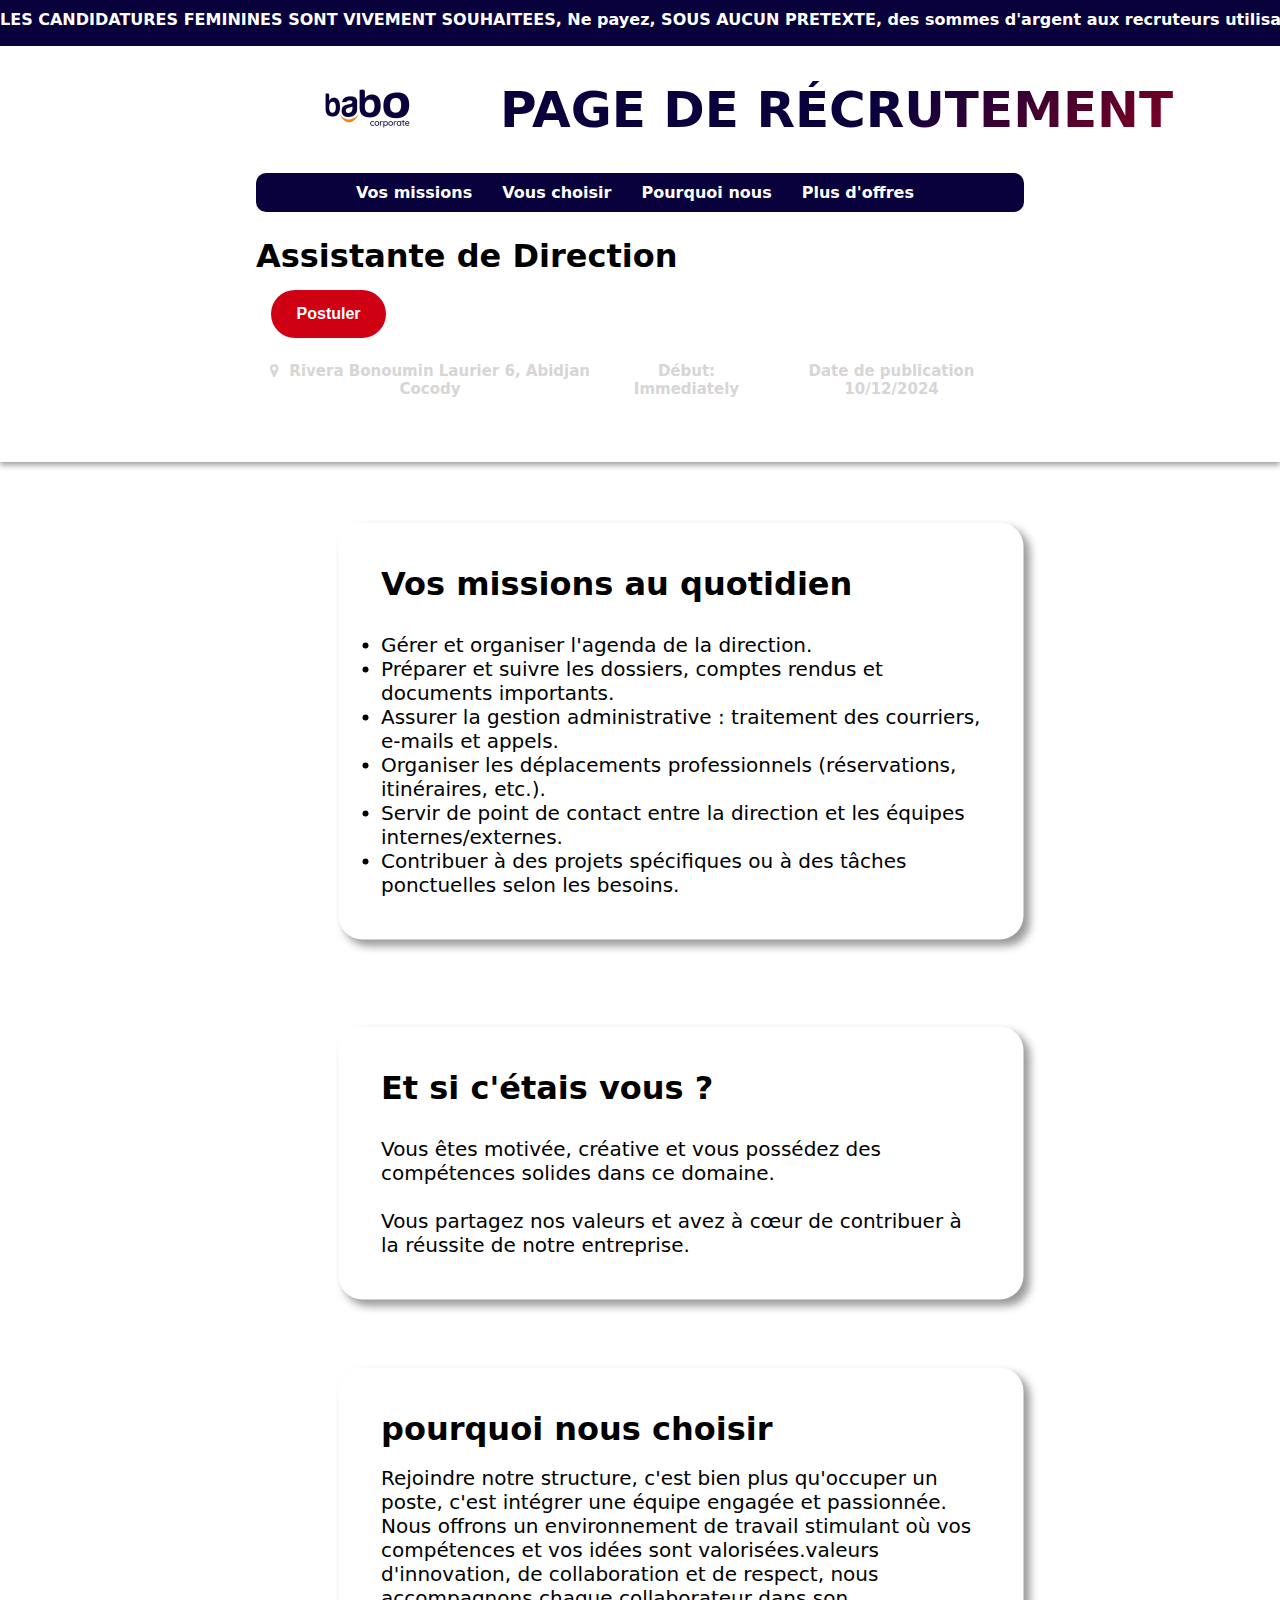
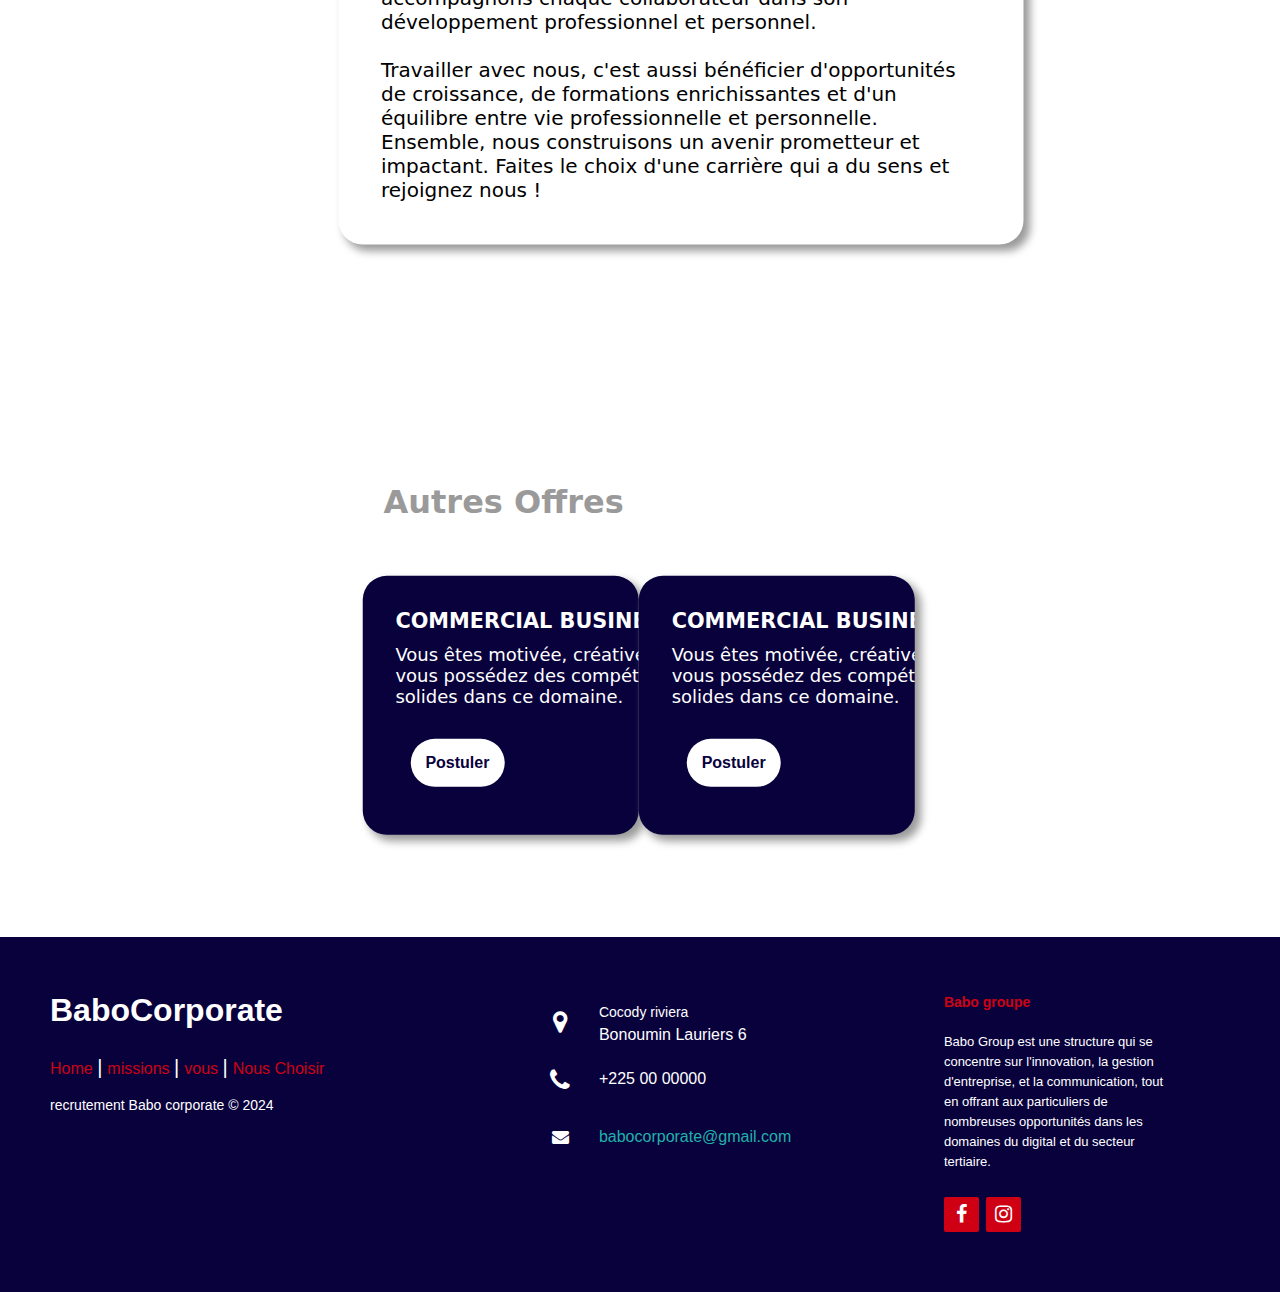
==== commit 86e5236e: "recru" ====
--- a/recrutement_2024.html
+++ b/recrutement_2024.html
@@ -26,7 +26,7 @@
             </div>
             <div class="titre">
                 <div class="logoBabo">
-                    <a href="#">
+                    <a href="accueil.html">
                         <img src="img/BABO_CORPORATpng.png" alt="logo">
                     </a>
                 </div>
@@ -97,6 +97,11 @@
                 <p>Vous êtes motivée, créative et <br>vous possédez des compétences <br> solides dans ce domaine.</p>
                 <button><a href="https://bit.ly/Recrt_BabooGroup_RCMclts" target="_blank">Postuler</a></button>
             </div>
+            <div class="Box_Offre">
+                <h2>COMMERCIAL BUSINESS</h2>
+                <p>Vous êtes motivée, créative et <br>vous possédez des compétences <br> solides dans ce domaine.</p>
+                <button><a href="https://bit.ly/Recrt_BabooGroup_RCMclts" target="_blank">Postuler</a></button>
+            </div>
             <!-- <div class="Box_Offre">
                 <h2>Autre poste</h2>
                 <p>Détail offres , quelque info</p>
--- a/style.css
+++ b/style.css
@@ -209,7 +209,7 @@
 
 .zone_1{
 	position:relative;
-	left:20%;
+	left:20%; 
 	right:10%;
 	align-items: center;
 	/* top:5%; */
@@ -278,8 +278,6 @@
 	font-size: 20px;
 	text-align: start;
 }
-
-
 
 .contenu_1 button{
 	width: auto;
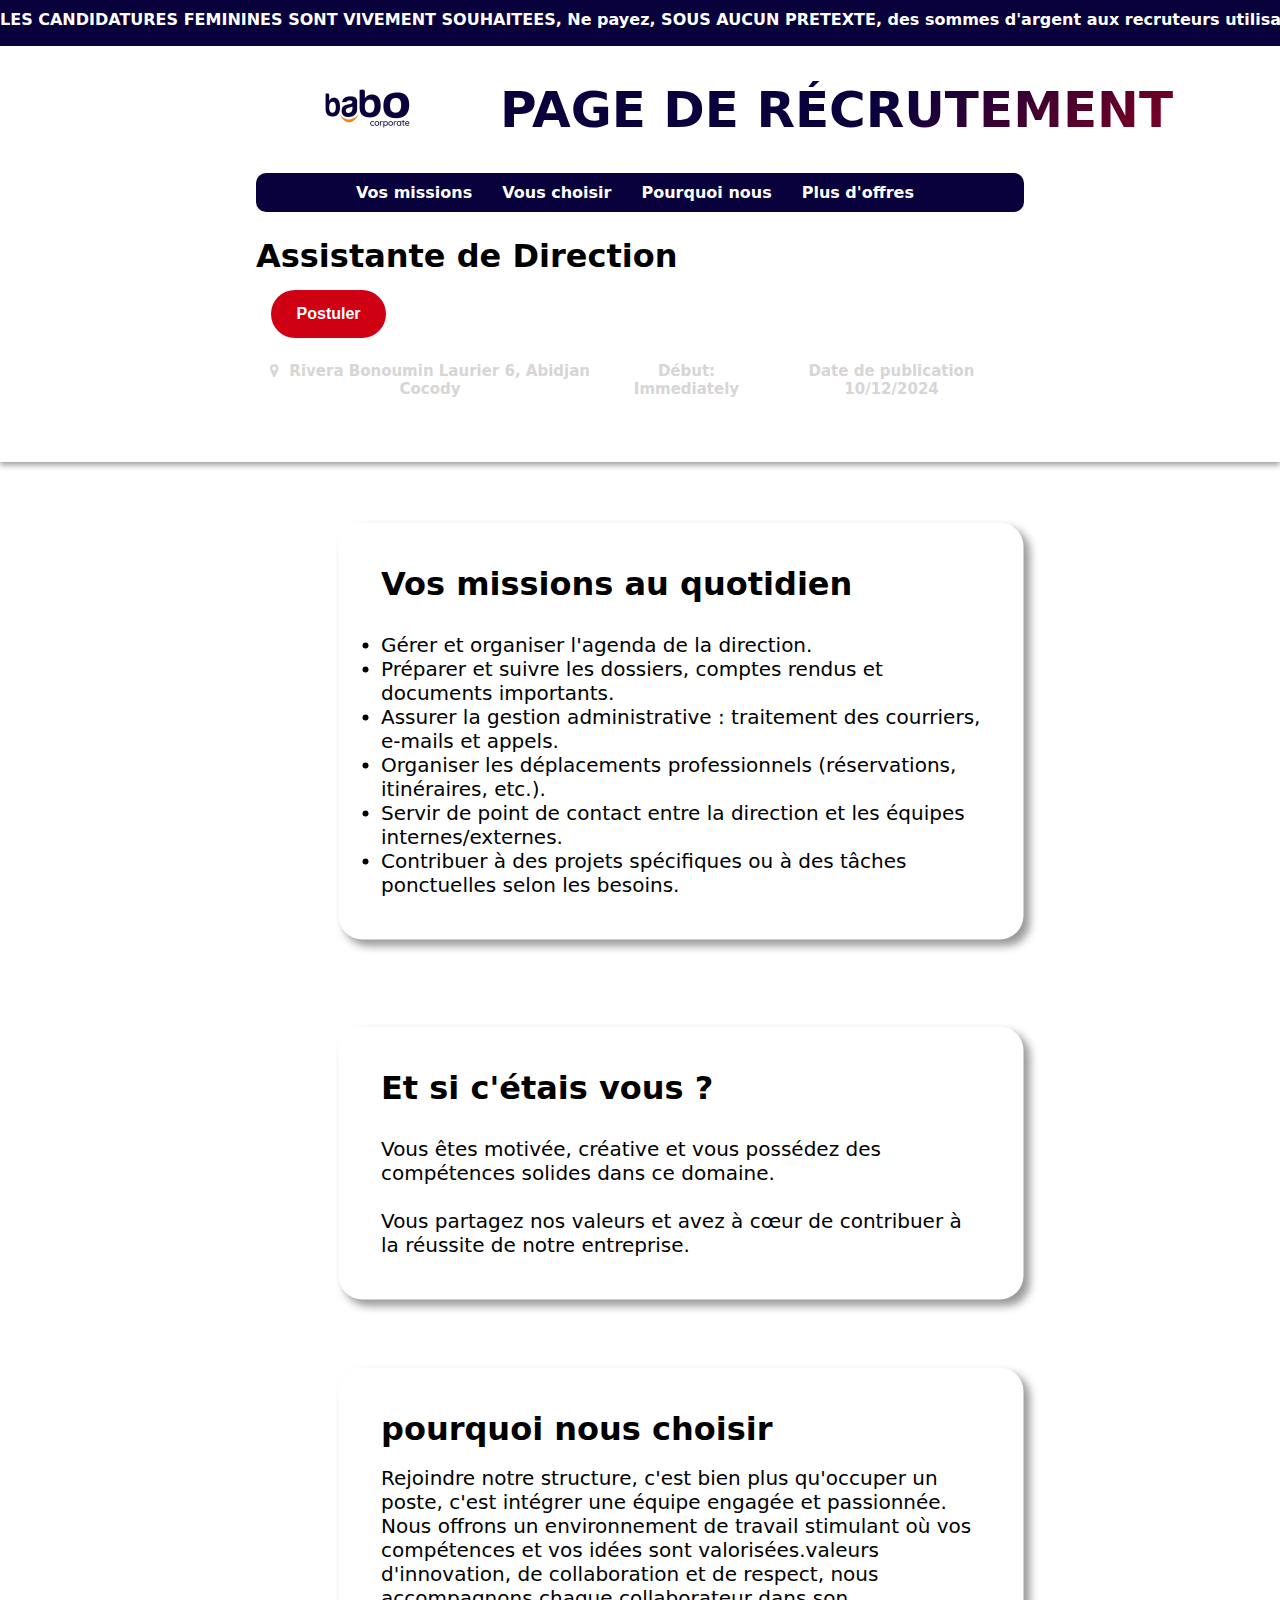
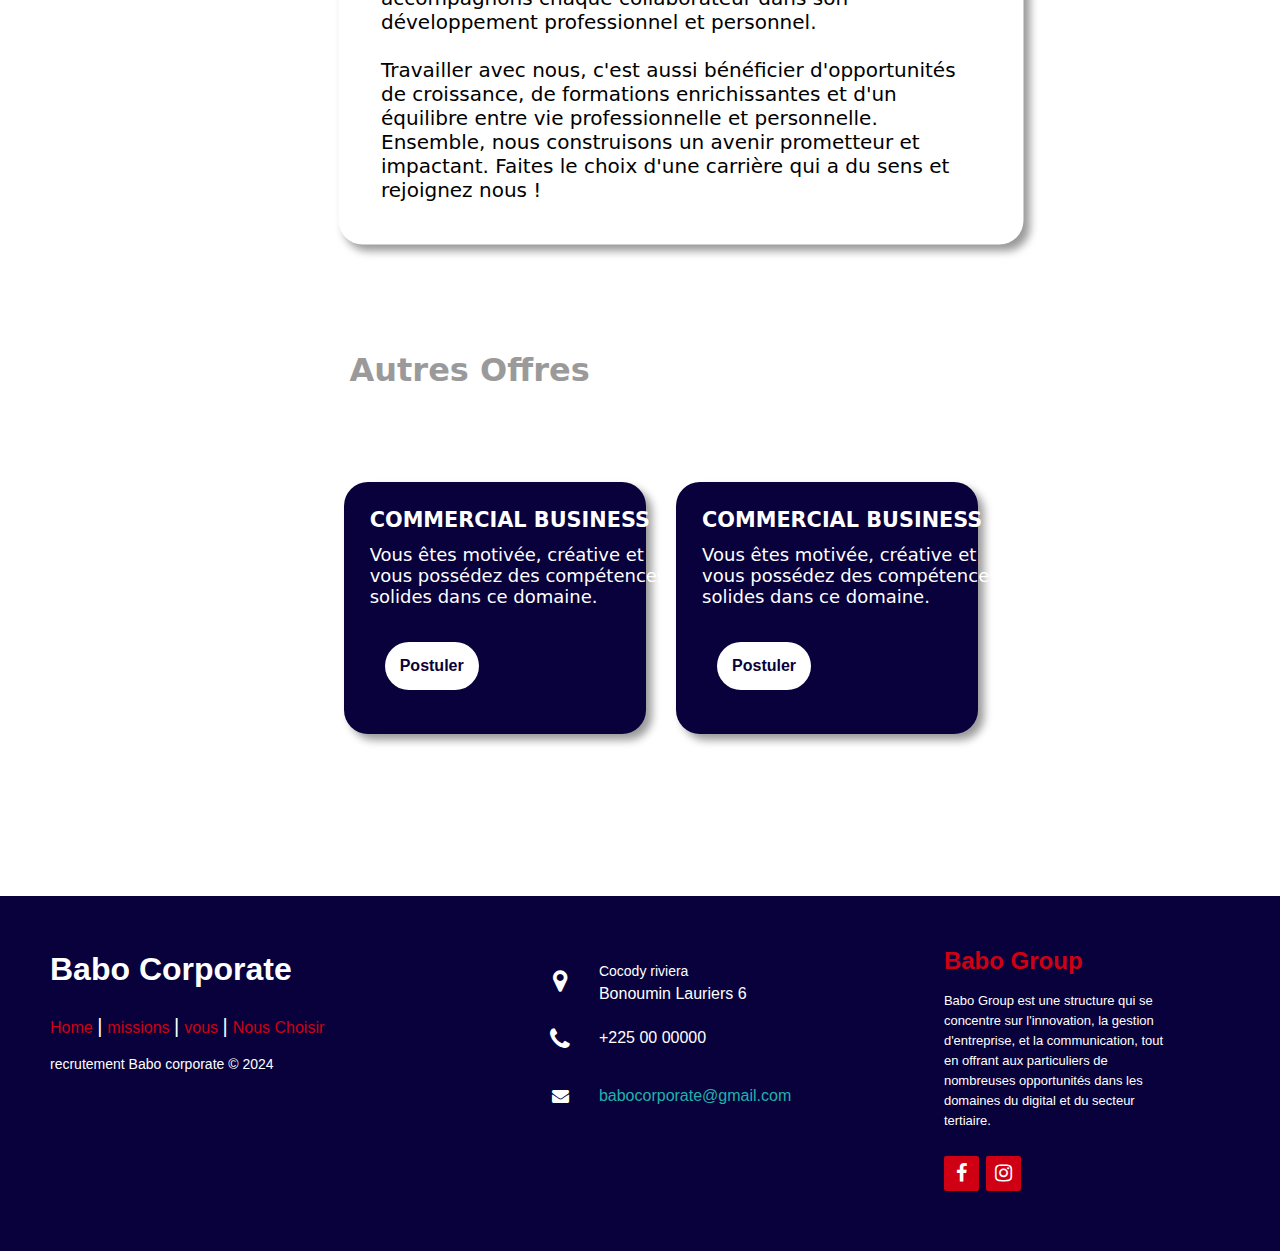
==== commit 48afadab: "final_page" ====
--- a/recrutement_2024.html
+++ b/recrutement_2024.html
@@ -102,18 +102,40 @@
                 <p>Vous êtes motivée, créative et <br>vous possédez des compétences <br> solides dans ce domaine.</p>
                 <button><a href="https://bit.ly/Recrt_BabooGroup_RCMclts" target="_blank">Postuler</a></button>
             </div>
+            <div class="Box_Offre">
+                <h2>COMMERCIAL BUSINESS</h2>
+                <p>Vous êtes motivée, créative et <br>vous possédez des compétences <br> solides dans ce domaine.</p>
+                <button><a href="https://bit.ly/Recrt_BabooGroup_RCMclts" target="_blank">Postuler</a></button>
+            </div>
+            <div class="Box_Offre">
+                <h2>COMMERCIAL BUSINESS</h2>
+                <p>Vous êtes motivée, créative et <br>vous possédez des compétences <br> solides dans ce domaine.</p>
+                <button><a href="https://bit.ly/Recrt_BabooGroup_RCMclts" target="_blank">Postuler</a></button>
+            </div>
+            <div class="Box_Offre">
+                <h2>COMMERCIAL BUSINESS</h2>
+                <p>Vous êtes motivée, créative et <br>vous possédez des compétences <br> solides dans ce domaine.</p>
+                <button><a href="https://bit.ly/Recrt_BabooGroup_RCMclts" target="_blank">Postuler</a></button>
+            </div>
             <!-- <div class="Box_Offre">
                 <h2>Autre poste</h2>
                 <p>Détail offres , quelque info</p>
                 <button>POSTULER</button>
             </div> -->
         </div>
+        <div class="Offre_mobile">
+            <div class="Box_Offre">
+                <h2>Voir Plus d'Offres</h2>
+                <!-- <p>Vous êtes motivée, créative et <br>vous possédez des compétences <br> solides dans ce domaine.</p> -->
+                <button><a href="accueil.html" target="_blank">Visiter</a></button>
+            </div>
+        </div>
     </div>
     <footer class="footer-distributed">
 
         <div class="footer-left">
     
-            <h3>Babo<span>Corporate</span></h3>
+            <h3>Babo&nbsp;<span>Corporate</span></h3>
     
             <p class="footer-links">
                 <a href="#" class="link-1">Home</a>
@@ -150,13 +172,13 @@
         <div class="footer-right">
     
             <p class="footer-company-about">
-                <span>Babo groupe</span>
+                <span>Babo Group</span>
                 Babo Group est une structure qui se concentre sur l'innovation, la gestion d'entreprise, et la communication, tout en offrant aux particuliers de nombreuses opportunités dans les domaines du digital et du secteur tertiaire.
             </p>
     
             <div class="footer-icons">
-                <a href="#"><i class="fa fa-facebook"></i></a>
-                <a href="#"><i class="fa fa-instagram"></i></a>
+                <a href="https://www.facebook.com/profile.php?id=100089376911275&mibextid=ZbWKwL"><i class="fa fa-facebook"></i></a>
+                <a href="https://www.instagram.com/phenixtransports_ci/profilecard/?igsh=MTZvOGRoczE1cHU3ZA=="><i class="fa fa-instagram"></i></a>
             </div>
     
         </div>
--- a/style.css
+++ b/style.css
@@ -215,11 +215,11 @@
 	/* top:5%; */
 	padding-top:18%;
 	width: 850px;
-	height:50%;
+	height:auto;
 	/* background-color: #f5f5f5; */
 	justify-content: center;
 	/* z-index: 1; */
-	/* overflow: hidden; */
+	overflow: hidden;
 	/* overflow: scroll; */
 }
 
@@ -303,51 +303,49 @@
  }
 
 .contenu_2{
-	/* margin-top:100px; */
-	/* text-align: center; */
-	/* display:flex; */
-    left: 50%;
-	display:inline-flex;
-	width: 65%;
-	height: auto;
-    transform: translate(10%, -5%);
-	/* background-color:#41a959; */
-	/* border-radius: 24px; */
-	padding: 5%;
-	/* box-shadow: 6px 6px 8px #9b9a9a; */
-	/* margin-top: 5%;
-	margin-right: 5%;*/
-	overflow: hidden;
-	overflow-x: scroll; /* Active le scroll horizontal */
-	white-space: nowrap; /* Empêche le retour à la ligne */
-	scroll-behavior: smooth;
-	margin-bottom: 5%;
+    /* background-color: #cf0013; */
+    position: relative;
+    display: flex;
+    left: 5%;
+    align-items: center;
+    gap: 30px;
+    width: 655px;
+    height: 350px;
+	padding: 5px;
+	transform: translate(6%, -30%);
+    /* overflow: hidden; */
+    overflow: hidden;
+    overflow-x: scroll; /* Active le scroll horizontal */
+    white-space: nowrap; /* Empêche le retour à la ligne */
+    scroll-behavior: smooth;
+    /* margin-bottom: 5%; */
+	/* background-color: #ff7f00; */
 }
 .contenu_2::-webkit-scrollbar {
 	display: none; /* Cacher la barre de scroll sur Chrome/Safari */
   }
+
+  .Offre_mobile{
+	display: none;
+  }
 .Box_Offre{
-	/* margin-left: 10px; */
 	color:#ffffff;
-	/* margin-top:100px; */
-	/* text-align: center; */
-	position: relative;
-    /* left: 50%; */
 	width: 250px;
-	height: auto;
-    /* transform: translate(-50%, -15%); */
+	height: 200px;
 	background-color:#08013c;
 	border-radius: 24px;
-	padding:6%;
+	padding:4%;
 	box-shadow: 6px 6px 8px #9b9a9a;
-	overflow: hidden;
-}
-
+}
+ 
 .zone_1 h3{
 	color: #9b9a9a;
 	font-size: xx-large;
-	padding-bottom: 30px;
-	padding-left: 15%;
+	padding-bottom: 15px;
+	padding-left: 5%;
+	position: relative;
+	transform: translate(6%, -250%);
+	/* background-color: #08013c; */
 }
 
 .Box_Offre h2{
@@ -530,7 +528,7 @@
 .footer-distributed .footer-company-about span{
 	display: block;
 	color:  #cf0013;
-	font-size: 14px;
+	font-size: 24px;
 	font-weight: bold;
 	margin-bottom: 20px;
 }
@@ -819,7 +817,7 @@
 		/* text-align: center; */
 		/* display:flex; */
 		left: 0%;
-		display:inline-flex;
+		display:none;
 		width: 350px;
 		height: auto;
 		transform: translate(5%, -35%);
@@ -834,6 +832,22 @@
 		white-space: nowrap; /* Empêche le retour à la ligne */
 		scroll-behavior: smooth;
 	}
+
+	.Offre_mobile{
+				/* margin-top:100px; */
+		/* text-align: center; */
+		/* display:flex; */
+		left: 0%;
+		display:inline-flex;
+		width: 350px;
+		height: auto;
+		transform: translate(5%, -80%);
+		/* background-color:#41a959; */
+		/* border-radius: 24px; */
+		/* padding: 5%; */
+		/* box-shadow: 6px 6px 8px #9b9a9a; */
+		margin-top: 30%;
+	}
 	
 	.Box_Offre{
 		/* margin-left: 10px; */
@@ -842,7 +856,7 @@
 		/* text-align: center; */
 		position: relative;
 		/* left: 50%; */
-		width: 170px;
+		width: 180px;
 		height: auto;
 		/* transform: translate(-50%, -15%); */
 		background-color:#08013c;
@@ -853,17 +867,17 @@
 	}
 	
 	.zone_1 h3{
+		display: none;
 		color: #9b9a9a;
 		font-size: x-large;
-		padding-bottom: 30px;
+		padding-bottom: 3px;
 		padding-left: 10%;
 	}
 	
 	.Box_Offre h2{
 		color: #ffffff;
 		font-weight: bold;
-		font-size:14px;
-		/* text-align: center; */
+		font-size:21px;
 	}
 	
 	
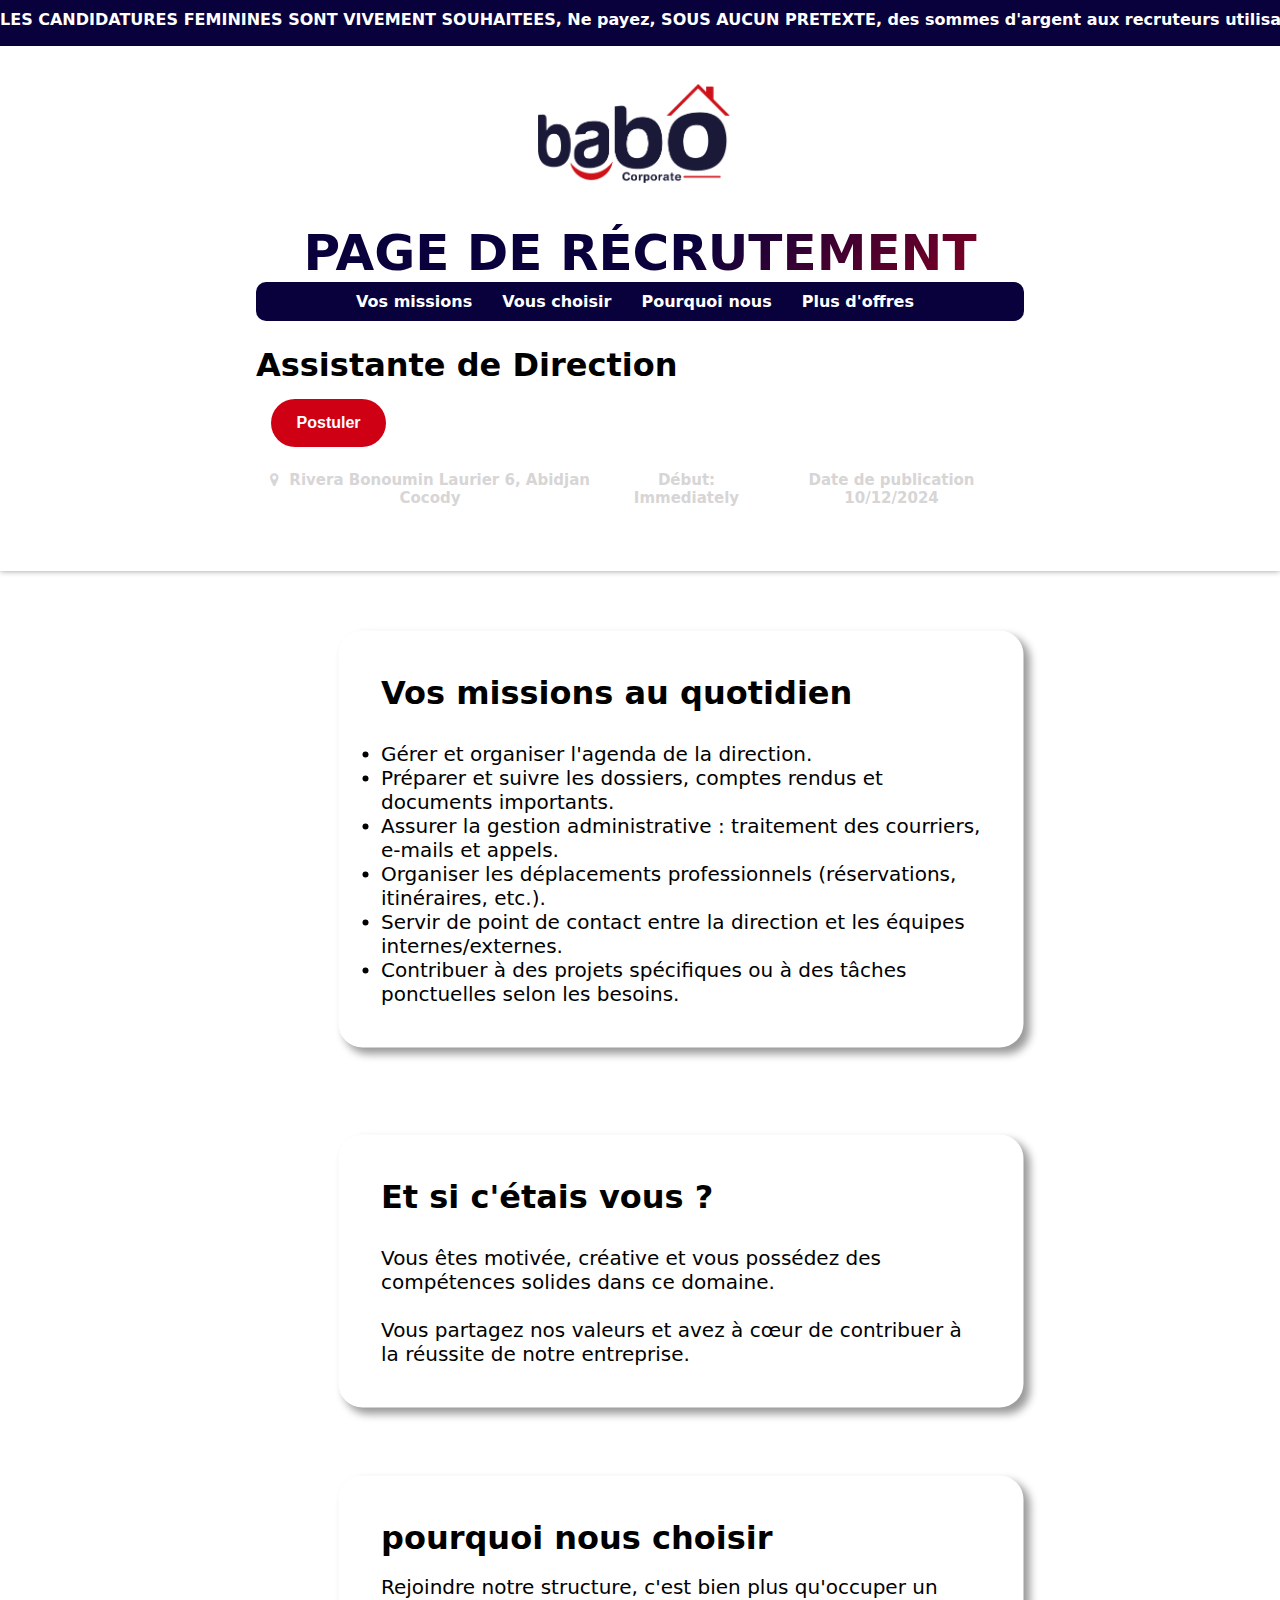
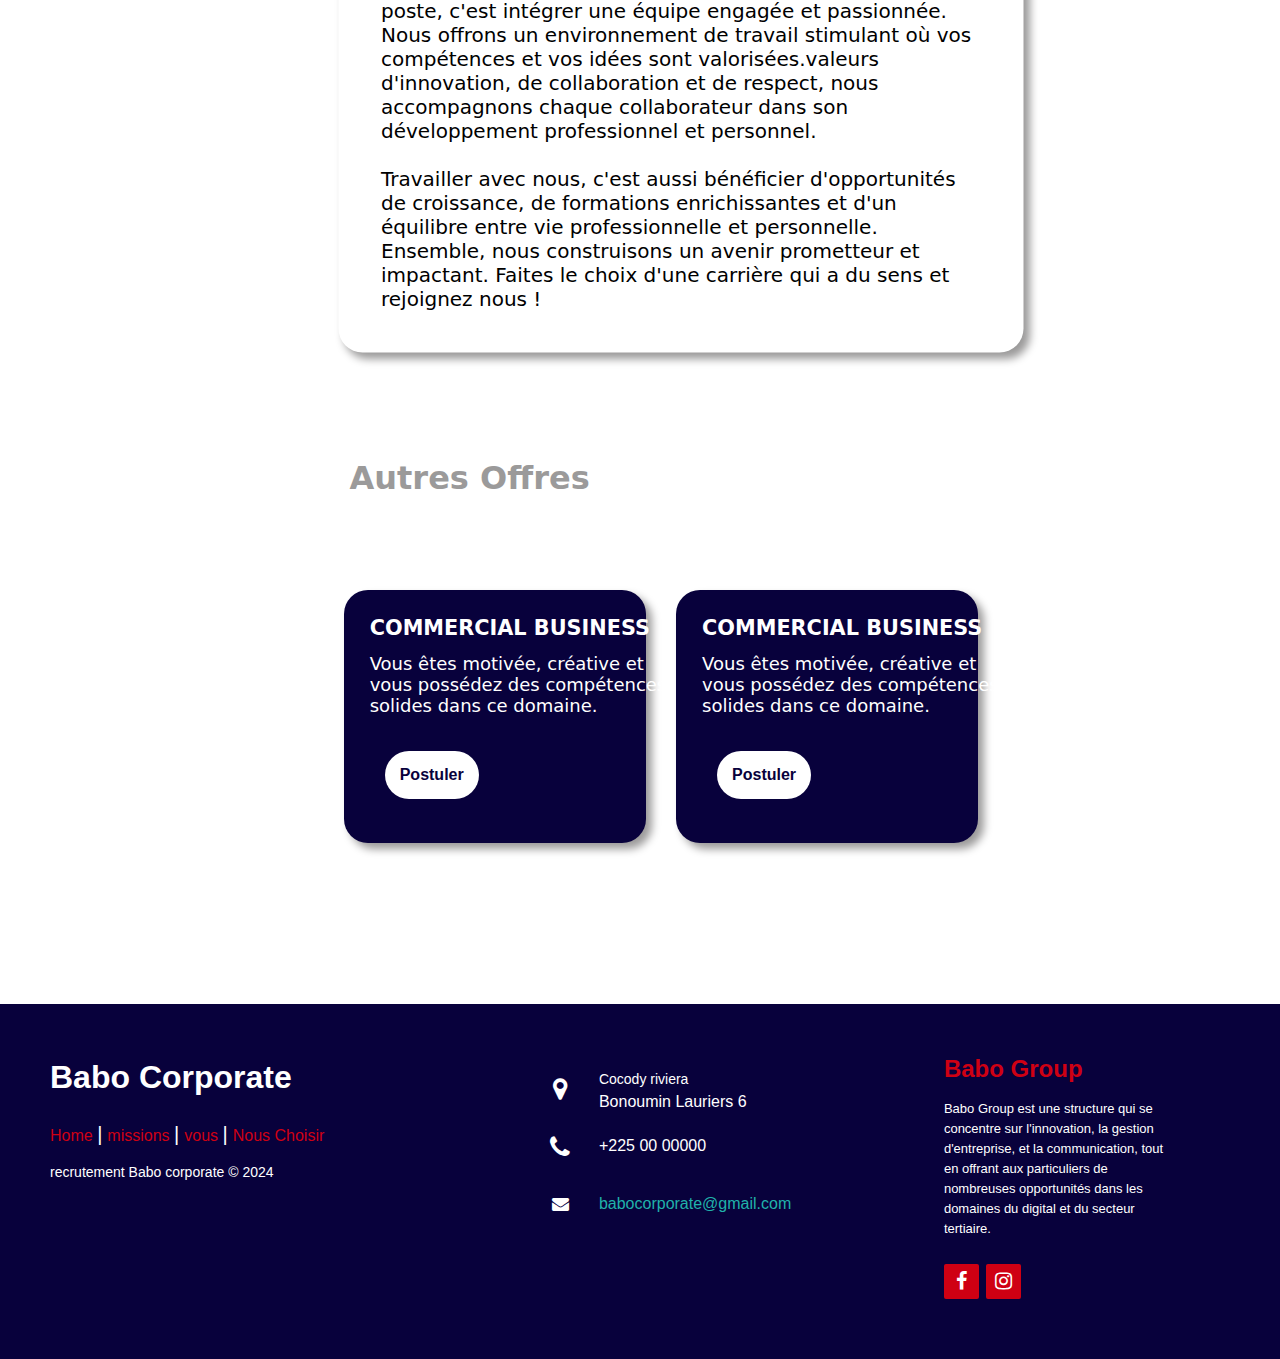
==== commit c636857f: "update" ====
--- a/recrutement_2024.html
+++ b/recrutement_2024.html
@@ -26,7 +26,7 @@
             </div>
             <div class="titre">
                 <div class="logoBabo">
-                    <a href="accueil.html">
+                    <a href="index.html">
                         <img src="img/BABO_CORPORATpng.png" alt="logo">
                     </a>
                 </div>
@@ -127,7 +127,7 @@
             <div class="Box_Offre">
                 <h2>Voir Plus d'Offres</h2>
                 <!-- <p>Vous êtes motivée, créative et <br>vous possédez des compétences <br> solides dans ce domaine.</p> -->
-                <button><a href="accueil.html" target="_blank">Visiter</a></button>
+                <button><a href="index.html" target="_blank">Visiter</a></button>
             </div>
         </div>
     </div>
--- a/style.css
+++ b/style.css
@@ -17,7 +17,7 @@
 header{
 	position: relative;
 	z-index: 5;
-	box-shadow: 0px 3px 6px #9b9a9a;
+	box-shadow: 0px 0px 6px #9b9a9a;
 	width: 100%;
 	margin-bottom:3%;
 }
@@ -67,13 +67,16 @@
 .titre{
 	background-color: #ffffff;
 	display: flex;
+	flex-direction: column;
 	align-items: center;
 }
 
 .logoBabo img{
-	width: 25%;
+	width: 15%;
 	/* background-color: #04284c; */
-	margin-left: 61%;
+	position: relative;
+	left:39%;
+	padding:3%;
 }
 
 nav{
@@ -575,17 +578,17 @@
 	}
 
 }
-
-/**=============RESPONSIVE DESIGN============**/
-/*===========================================*/
+  /*============================================*/
+ /**=============RESPONSIVE DESIGN============**/
+/*===========================================**/
 
 @media (max-width: 900px) {
 
 	header{
 		z-index: 5;
-		box-shadow: 0px 3px 6px #9b9a9a;	
+		/* box-shadow: 0px 3px 6px #9b9a9a;	 */
 		margin-bottom:5%;
-		width: 130%;
+		width:auto;
 	}
 
 	.texte_animation{
@@ -599,19 +602,22 @@
     }
 
 	.logoBabo img{
-		width: 25%;
+		width: 24%;
 		/* background-color: #04284c; */
-		margin-left: 38%;
+		position: relative;
+		left:34%;
+		padding:3%;
 	}
 
 	nav{
-		height: auto;
+		height:40%;
 		width:30%;
-		margin-left: 35%;
+		margin-left: 32%;
 		/*margin-right: 20%; */
 		/* flex-direction: column; */
 		justify-content: center;
-		border-radius: 24px;
+		border-radius: 14px;
+		padding:10px;
 	}
 
 	nav ul {
@@ -629,8 +635,8 @@
 		font-weight: bold;
 		font-size: 11px;
 		color:#ffffff;
-		/* border-radius: 24px;
-		opacity:10%; */
+	    border-radius: 24px;
+		/*opacity:10%; */
 	}
 
 
@@ -655,7 +661,6 @@
 	}
 	.head_2{
 		padding-top: 15px;
-		padding-left: 12%;
 		text-align: left;
 		height: auto;
 		width:auto;
@@ -668,10 +673,9 @@
 		text-align: center;
 		height: auto;
 		width:40vh;
-		background-color: #ffffff;
-		margin-left: 5%;
-		margin-right: 10%;
-		/* position:fixed; */
+		position: relative;
+		right: 61px;
+		/* background-color: #ad2e2e; */
 	}
 	.head_3 h1{
 		font-weight: bold;
@@ -698,7 +702,7 @@
 	section{
 		height: 5vh;
 		/* width:40%; */
-		background-color: #ffffff;
+		/* background-color: #a24141; */
 		/* border-radius: 24px; */
 		text-align: center;
 		color:#d7d5d5;
@@ -715,51 +719,53 @@
 
 	section ul li{
 		padding: 5px;
-		margin-right: 5px;
-	}
-
+		margin-right:28px;
+	}
+
+     /*===================================================*/
 	/******************Body Responsive********************/
-	/*==================================================*/
+   /*===================================================*/
 
 	.zone_1{
 		position:relative;
-		/* left:20%; */
-		/* right:10%; */
+		/* left:20%;
+		right:25%; */
 		align-items: center;
 		/* top:5%; */
-		padding-top: 180px;
-		margin-right: 10%;
-		width: auto;
-		height: 20%;
+		/* padding-top: 180px; */
+		/* margin-right: 10%; */
+		width:auto;
+		height:1180px;
+		transform: translate(-20%, 0%);
 		/* background-color: #8c1616; */
 		justify-content: center;
 		/* z-index: 1; */
-		/* overflow: hidden; */
+		overflow: hidden;
 		/* overflow: scroll; */
 	}
 
 	.contenu_1{
-		margin-top:25px;
 		position: relative;
-		width: 310px;
+		width: 260px;
 		height: auto;
-		/* transform: translate(-20%, -20%); */
+		transform: translate(-50%, -12%);
+		background-color:#ffffff;
+		/* background-color: #08013c; */
+		border-radius: 24px;
+		/* padding: 5%; */
+		/* box-shadow: 6px 6px 8px #9b9a9a; */
+	}
+
+	.contenu_1_3{
+		margin-top:20%;
+		position: relative;
+		width: 260px;
+		height: auto;
+		transform: translate(-50%, -20%);
 		background-color:#ffffff;
 		border-radius: 24px;
 		/* padding: 5%; */
-		box-shadow: 6px 6px 8px #9b9a9a;
-	}
-
-	.contenu_1_3{
-		margin-top:20%;
-		position: relative;
-		width: 310px;
-		height: auto;
-		/* transform: translate(-20%, -20%); */
-		background-color:#ffffff;
-		border-radius: 24px;
-		/* padding: 5%; */
-		box-shadow: 6px 6px 8px #9b9a9a;
+		/* box-shadow: 6px 6px 8px #9b9a9a; */
 	}
        
 	.contenu_1_3 h2{ 
@@ -769,7 +775,7 @@
 		padding-bottom: 3%;
 	}
 	.contenu_1_3 p{ 
-		font-size: 10px;
+		font-size: 12px;
 	}
 	.contenu_1 h2{
 		font-weight: bold;
@@ -785,7 +791,7 @@
 	
 	.contenu_1 p{
 		padding-top: 5%;
-		font-size: 10px;
+		font-size: 14px;
 		text-align: start;
 	}
 
@@ -834,25 +840,25 @@
 	}
 
 	.Offre_mobile{
-				/* margin-top:100px; */
+		/* margin-top:100px; */
 		/* text-align: center; */
 		/* display:flex; */
 		left: 0%;
 		display:inline-flex;
 		width: 350px;
 		height: auto;
-		transform: translate(5%, -80%);
+		transform: translate(18%, -80%);
 		/* background-color:#41a959; */
 		/* border-radius: 24px; */
 		/* padding: 5%; */
 		/* box-shadow: 6px 6px 8px #9b9a9a; */
-		margin-top: 30%;
+		margin-top: 10%;
 	}
 	
 	.Box_Offre{
 		/* margin-left: 10px; */
 		color:#ffffff;
-		/* margin-top:100px; */
+		margin-top:200px;
 		/* text-align: center; */
 		position: relative;
 		/* left: 50%; */
@@ -909,7 +915,7 @@
 
 		.footer-distributed{
 			font: bold 14px sans-serif;
-			width: 130%;
+			width: auto;
 		}
 	
 		.footer-distributed .footer-left,
